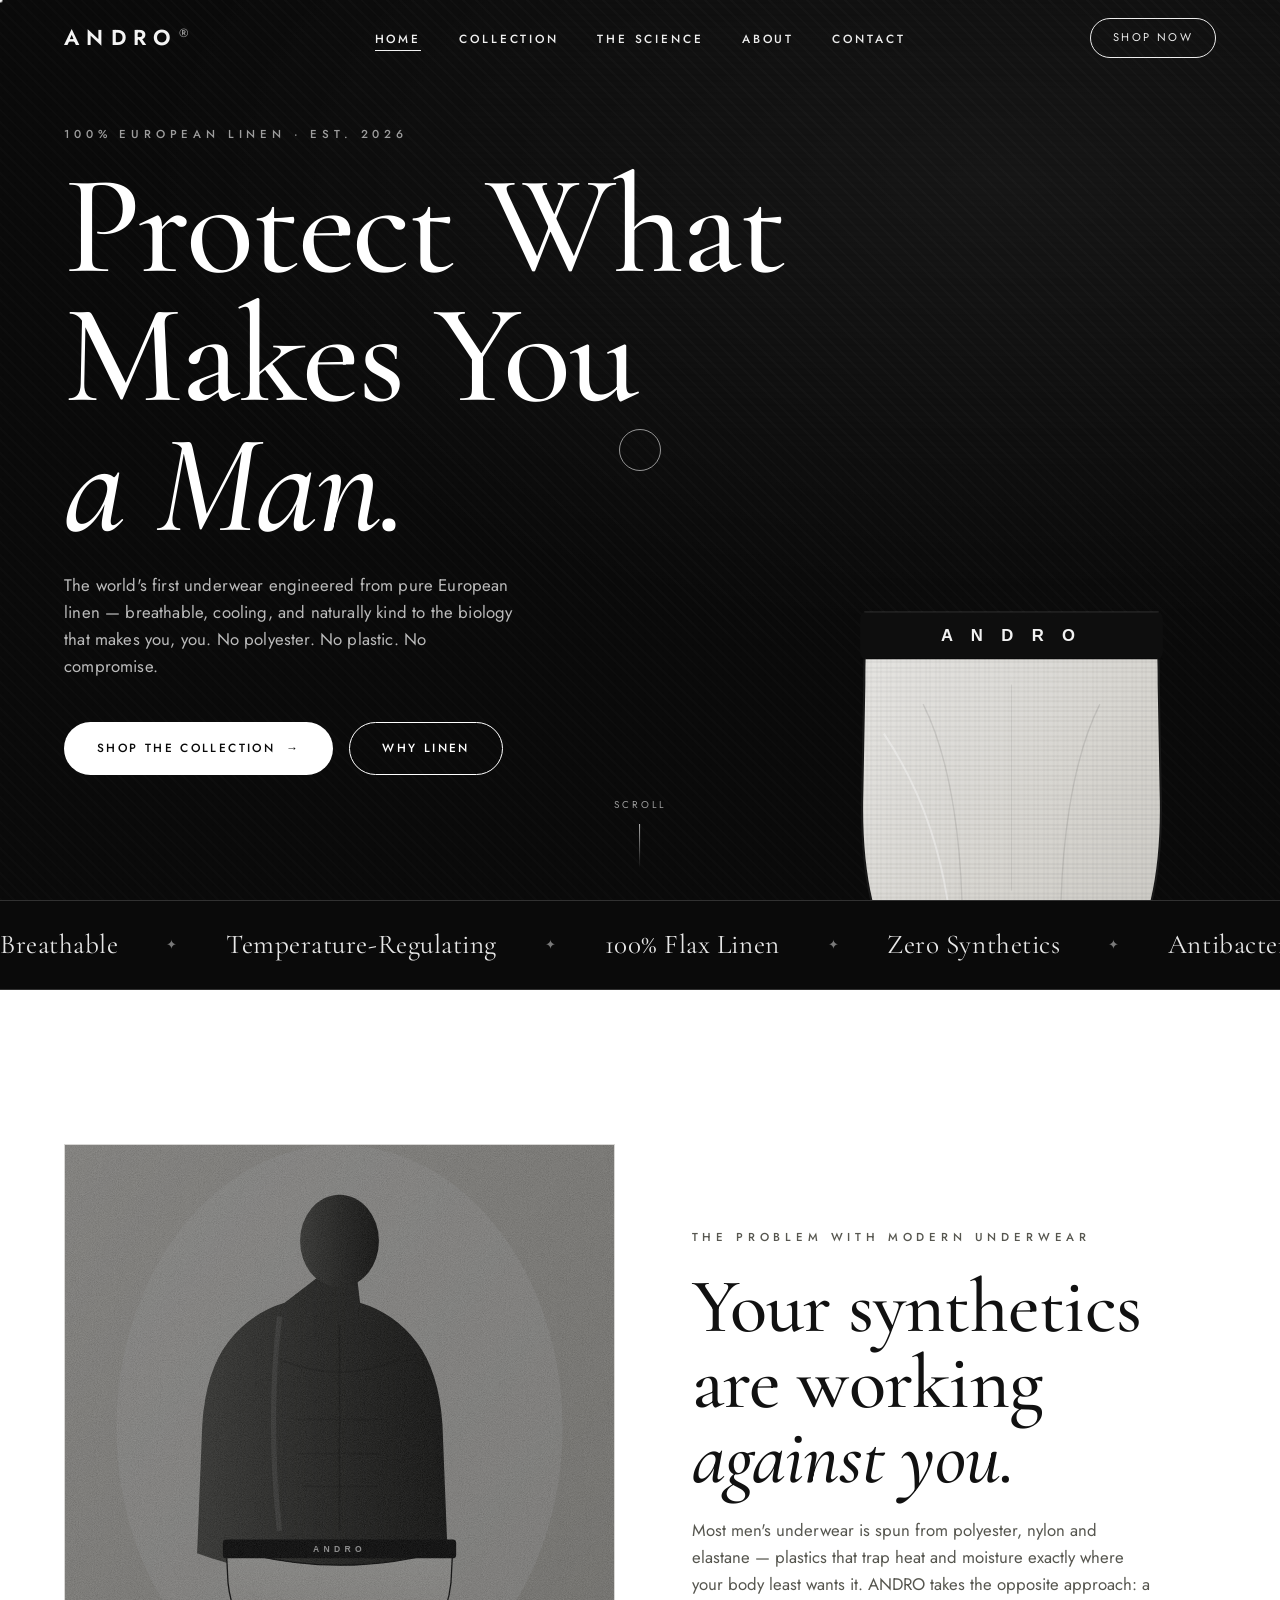
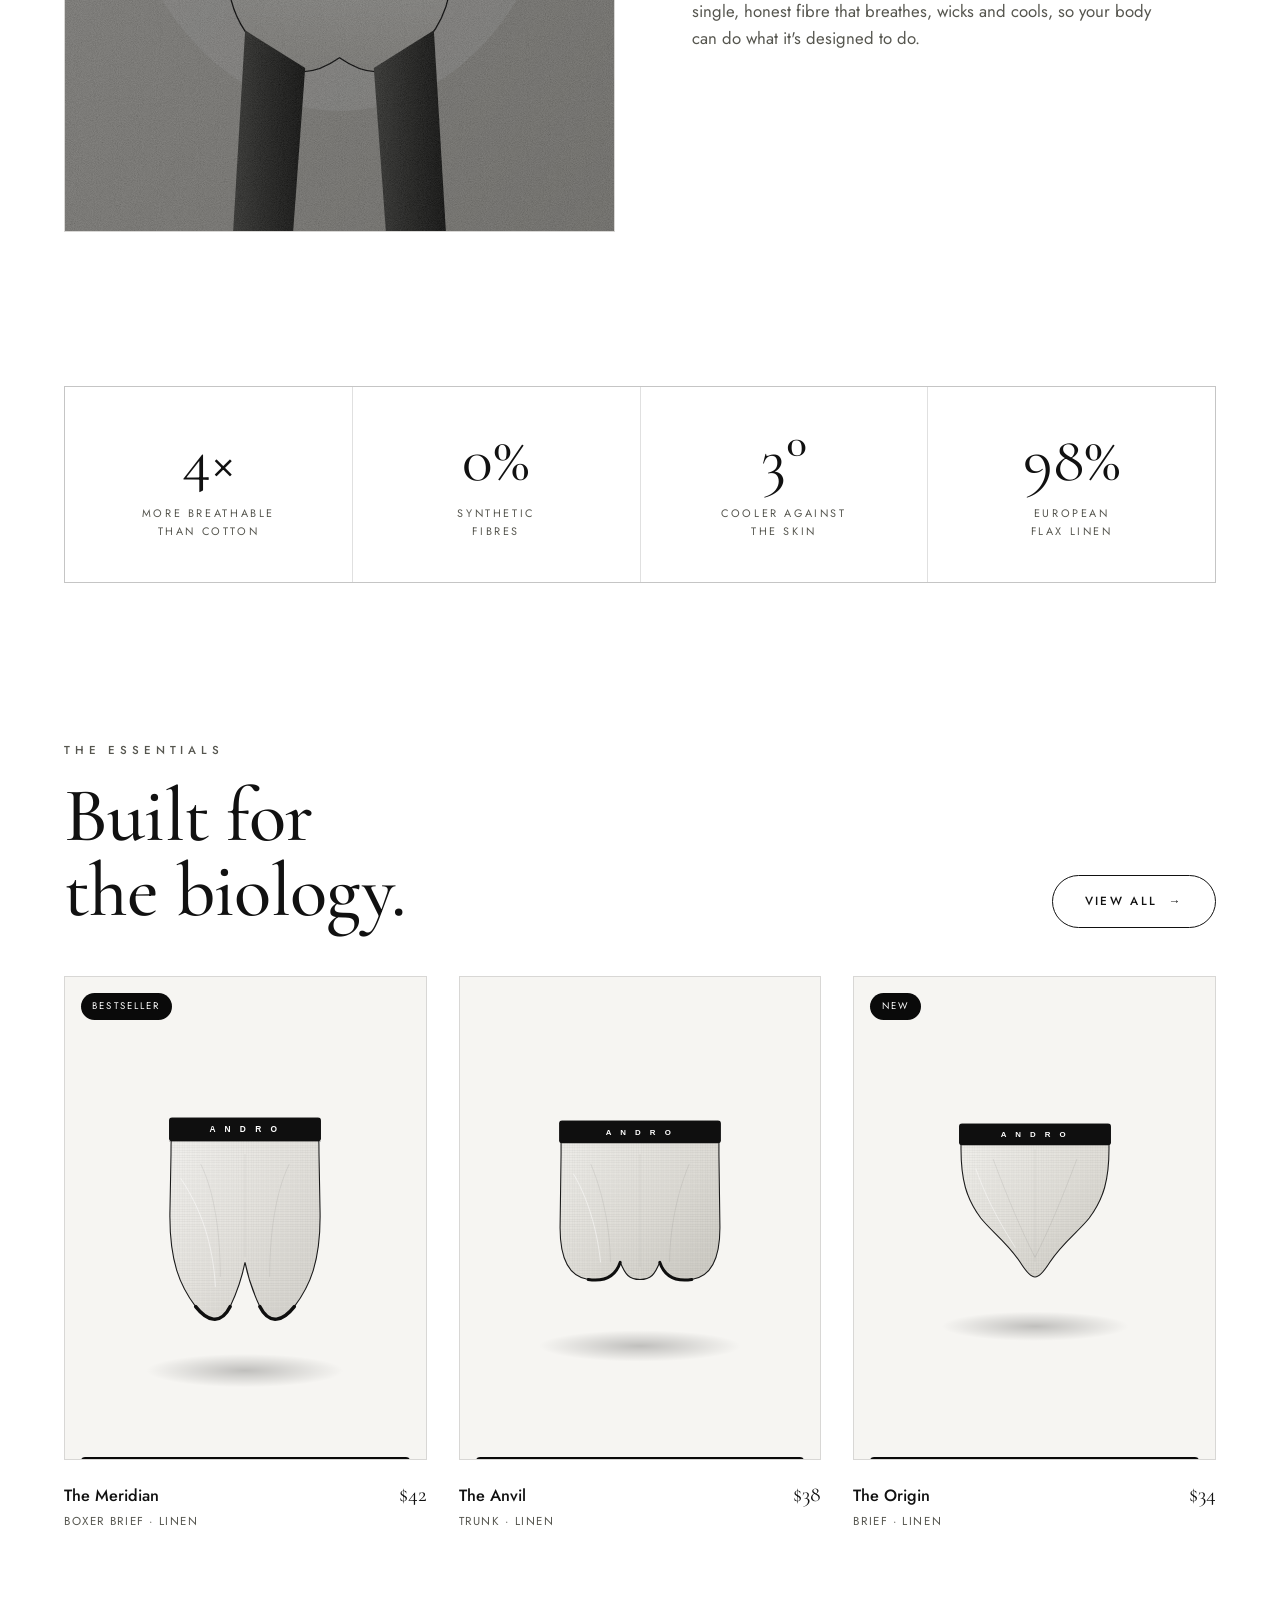
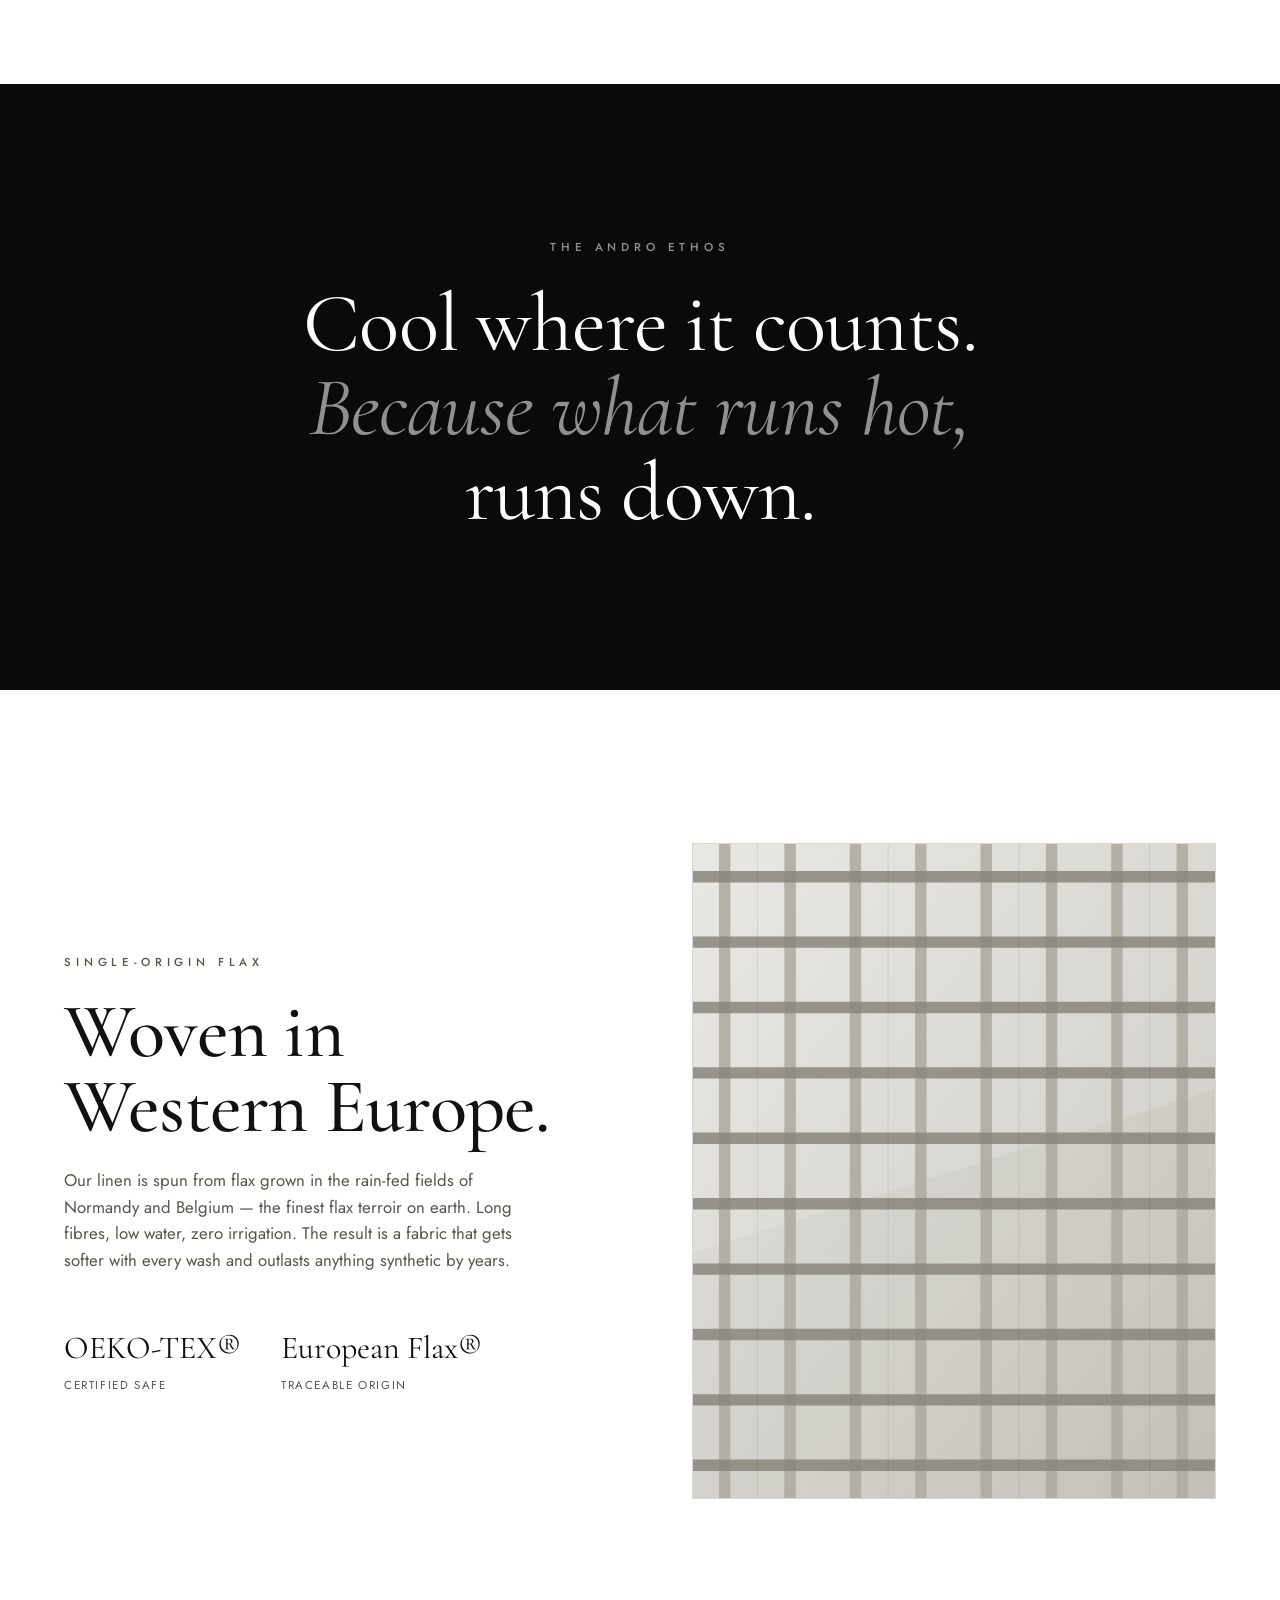
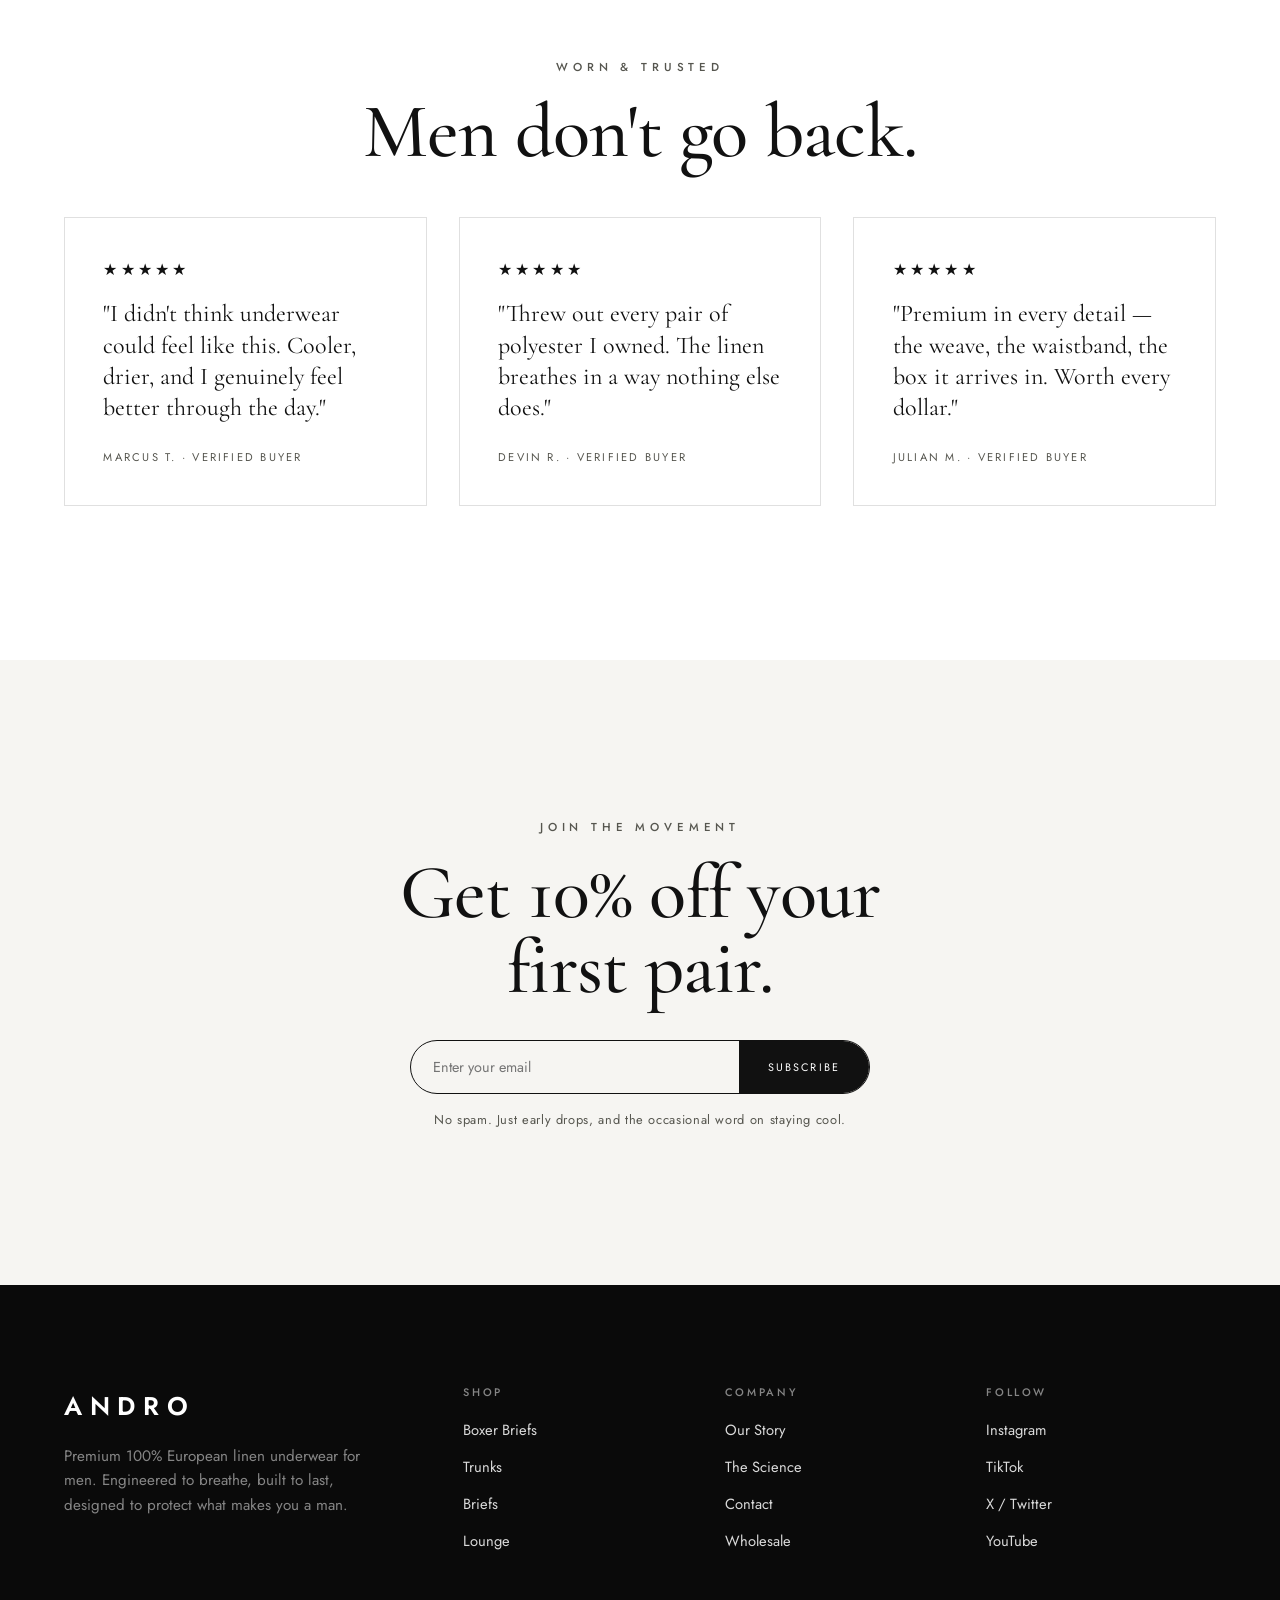
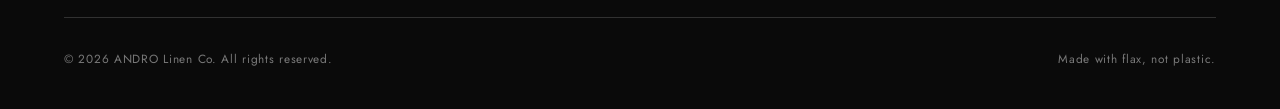
==== index.html @ cb1ed7e5 "Build ANDRO — multipage men's linen underwear brand site Professional black & white brand website (H" ====
<!DOCTYPE html>
<html lang="en">
<head>
<meta charset="UTF-8">
<meta name="viewport" content="width=device-width, initial-scale=1.0">
<title>ANDRO — Linen Underwear for Men</title>
<meta name="description" content="ANDRO makes premium 100% European linen underwear for men. Breathable, temperature-regulating, and built to keep you cool where it counts. Zero synthetics.">
<link rel="icon" href="assets/img/favicon.svg" type="image/svg+xml">
<link rel="preconnect" href="https://fonts.googleapis.com">
<link rel="preconnect" href="https://fonts.gstatic.com" crossorigin>
<link href="https://fonts.googleapis.com/css2?family=Cormorant+Garamond:ital,wght@0,400;0,500;0,600;1,400;1,500&family=Jost:wght@300;400;500;600&display=swap" rel="stylesheet">
<link rel="stylesheet" href="assets/css/style.css">
</head>
<body>

<!-- Preloader -->
<div class="preloader">
  <div class="preloader__brand">ANDRO</div>
  <div class="preloader__bar"><i></i></div>
</div>

<!-- Nav -->
<header class="nav" id="nav">
  <div class="nav__inner">
    <a href="index.html" class="brand">ANDRO<span>®</span></a>
    <nav>
      <ul class="nav__links">
        <li><a href="index.html" class="active">Home</a></li>
        <li><a href="collection.html">Collection</a></li>
        <li><a href="science.html">The Science</a></li>
        <li><a href="about.html">About</a></li>
        <li><a href="contact.html">Contact</a></li>
      </ul>
    </nav>
    <a href="collection.html" class="nav__cta" data-magnetic><span>Shop Now</span></a>
    <button class="burger" aria-label="Menu"><span></span><span></span><span></span></button>
  </div>
</header>

<!-- Mobile menu -->
<div class="mobile-menu">
  <a href="index.html">Home</a>
  <a href="collection.html">Collection</a>
  <a href="science.html">The Science</a>
  <a href="about.html">About</a>
  <a href="contact.html">Contact</a>
</div>

<!-- Hero -->
<section class="hero">
  <div class="hero__bg"></div>
  <div class="hero__weave" style="background-image:url(assets/img/weave.svg);background-size:60px"></div>
  <img class="hero__product" src="assets/img/boxer-brief.svg" alt="ANDRO linen boxer brief" data-parallax="-0.03">
  <div class="hero__inner">
    <p class="eyebrow">100% European Linen · Est. 2026</p>
    <h1 class="display">
      <span class="line"><span>Protect What</span></span>
      <span class="line"><span>Makes You</span></span>
      <span class="line"><span><em class="serif" style="font-style:italic">a Man.</em></span></span>
    </h1>
    <p class="hero__sub">The world's first underwear engineered from pure European linen — breathable, cooling, and naturally kind to the biology that makes you, you. No polyester. No plastic. No compromise.</p>
    <div class="hero__actions">
      <a href="collection.html" class="btn" data-magnetic><span>Shop the Collection</span><span class="arrow">→</span></a>
      <a href="science.html" class="btn btn--ghost" data-magnetic><span>Why Linen</span></a>
    </div>
  </div>
  <div class="hero__scroll">Scroll</div>
</section>

<!-- Marquee -->
<div class="marquee">
  <div class="marquee__track">
    <span>Breathable</span><span>Temperature-Regulating</span><span>100% Flax Linen</span><span>Zero Synthetics</span><span>Antibacterial by Nature</span>
    <span>Breathable</span><span>Temperature-Regulating</span><span>100% Flax Linen</span><span>Zero Synthetics</span><span>Antibacterial by Nature</span>
  </div>
</div>

<!-- Intro split -->
<section class="section">
  <div class="wrap">
    <div class="split">
      <div class="split__media reveal">
        <img src="assets/img/portrait.svg" alt="ANDRO campaign portrait">
      </div>
      <div class="split__body">
        <span class="eyebrow reveal">The Problem With Modern Underwear</span>
        <h2 class="section-title reveal d1">Your synthetics<br>are working<br><em class="serif" style="font-style:italic">against you.</em></h2>
        <p class="reveal d2">Most men's underwear is spun from polyester, nylon and elastane — plastics that trap heat and moisture exactly where your body least wants it. ANDRO takes the opposite approach: a single, honest fibre that breathes, wicks and cools, so your body can do what it's designed to do.</p>
        <a href="science.html" class="btn mt-3 reveal d3" data-magnetic><span>See the difference</span><span class="arrow">→</span></a>
      </div>
    </div>
  </div>
</section>

<!-- Stats -->
<section class="section" style="padding-top:0">
  <div class="wrap">
    <div class="stats reveal">
      <div class="stat"><div class="stat__num"><span data-count="4" data-suffix="×">4×</span></div><div class="stat__label">More Breathable<br>Than Cotton</div></div>
      <div class="stat"><div class="stat__num"><span data-count="0" data-suffix="%">0%</span></div><div class="stat__label">Synthetic<br>Fibres</div></div>
      <div class="stat"><div class="stat__num"><span data-count="3" data-suffix="°">3°</span></div><div class="stat__label">Cooler Against<br>The Skin</div></div>
      <div class="stat"><div class="stat__num"><span data-count="100" data-suffix="%">100%</span></div><div class="stat__label">European<br>Flax Linen</div></div>
    </div>
  </div>
</section>

<!-- Featured products -->
<section class="section" style="padding-top:0">
  <div class="wrap">
    <div style="display:flex;justify-content:space-between;align-items:flex-end;flex-wrap:wrap;gap:1rem;margin-bottom:3rem">
      <div>
        <span class="eyebrow reveal">The Essentials</span>
        <h2 class="section-title reveal d1" style="margin-top:1rem">Built for<br>the biology.</h2>
      </div>
      <a href="collection.html" class="btn btn--ghost reveal d2" style="--fg:var(--ink)" data-magnetic><span>View All</span><span class="arrow">→</span></a>
    </div>

    <div class="grid-products">
      <a href="collection.html" class="product reveal">
        <div class="product__media">
          <span class="product__tag">Bestseller</span>
          <img src="assets/img/boxer-brief.svg" alt="The Meridian Boxer Brief">
          <div class="product__quick">Quick View +</div>
        </div>
        <div class="product__meta">
          <div><div class="product__name">The Meridian</div><div class="product__fabric">Boxer Brief · Linen</div></div>
          <div class="product__price">$42</div>
        </div>
      </a>
      <a href="collection.html" class="product reveal d1">
        <div class="product__media">
          <img src="assets/img/trunk.svg" alt="The Anvil Trunk">
          <div class="product__quick">Quick View +</div>
        </div>
        <div class="product__meta">
          <div><div class="product__name">The Anvil</div><div class="product__fabric">Trunk · Linen</div></div>
          <div class="product__price">$38</div>
        </div>
      </a>
      <a href="collection.html" class="product reveal d2">
        <div class="product__media">
          <span class="product__tag">New</span>
          <img src="assets/img/brief.svg" alt="The Origin Brief">
          <div class="product__quick">Quick View +</div>
        </div>
        <div class="product__meta">
          <div><div class="product__name">The Origin</div><div class="product__fabric">Brief · Linen</div></div>
          <div class="product__price">$34</div>
        </div>
      </a>
    </div>
  </div>
</section>

<!-- Statement -->
<section class="section statement">
  <div class="wrap center">
    <p class="eyebrow reveal" style="color:rgba(255,255,255,.55)">The ANDRO Ethos</p>
    <p class="huge reveal d1" style="margin:1.6rem auto 0;text-align:center">Cool where it counts. <em>Because what runs hot,</em> runs down.</p>
  </div>
</section>

<!-- The Ritual / split reverse -->
<section class="section">
  <div class="wrap">
    <div class="split split--reverse">
      <div class="split__media reveal">
        <img src="assets/img/fabric.svg" alt="Macro linen weave">
      </div>
      <div class="split__body">
        <span class="eyebrow reveal">Single-Origin Flax</span>
        <h2 class="section-title reveal d1">Woven in<br>Western Europe.</h2>
        <p class="reveal d2">Our linen is spun from flax grown in the rain-fed fields of Normandy and Belgium — the finest flax terroir on earth. Long fibres, low water, zero irrigation. The result is a fabric that gets softer with every wash and outlasts anything synthetic by years.</p>
        <div class="reveal d3 mt-3" style="display:flex;gap:2.5rem;flex-wrap:wrap">
          <div><div class="serif" style="font-size:2rem">OEKO-TEX®</div><div class="product__fabric">Certified Safe</div></div>
          <div><div class="serif" style="font-size:2rem">European Flax®</div><div class="product__fabric">Traceable Origin</div></div>
        </div>
      </div>
    </div>
  </div>
</section>

<!-- Testimonials -->
<section class="section" style="padding-top:0">
  <div class="wrap">
    <div class="center" style="margin-bottom:3rem">
      <span class="eyebrow reveal">Worn & Trusted</span>
      <h2 class="section-title reveal d1" style="margin-top:1rem">Men don't go back.</h2>
    </div>
    <div class="quotes">
      <div class="quote reveal">
        <div class="stars">★★★★★</div>
        <p>"I didn't think underwear could feel like this. Cooler, drier, and I genuinely feel better through the day."</p>
        <div class="quote__who">Marcus T. · Verified Buyer</div>
      </div>
      <div class="quote reveal d1">
        <div class="stars">★★★★★</div>
        <p>"Threw out every pair of polyester I owned. The linen breathes in a way nothing else does."</p>
        <div class="quote__who">Devin R. · Verified Buyer</div>
      </div>
      <div class="quote reveal d2">
        <div class="stars">★★★★★</div>
        <p>"Premium in every detail — the weave, the waistband, the box it arrives in. Worth every dollar."</p>
        <div class="quote__who">Julian M. · Verified Buyer</div>
      </div>
    </div>
  </div>
</section>

<!-- CTA band -->
<section class="section cta-band">
  <div class="wrap">
    <span class="eyebrow reveal">Join the Movement</span>
    <h2 class="section-title reveal d1" style="margin-top:1rem">Get 10% off your<br>first pair.</h2>
    <form class="field reveal d2" data-fauxform>
      <input type="email" placeholder="Enter your email" required aria-label="Email">
      <button type="submit">Subscribe</button>
    </form>
    <p class="reveal d3" data-formnote style="margin-top:1rem;font-size:.8rem;letter-spacing:.05em;color:var(--grey-600)">No spam. Just early drops, and the occasional word on staying cool.</p>
  </div>
</section>

<!-- Footer -->
<footer class="footer">
  <div class="wrap">
    <div class="footer__top">
      <div>
        <div class="footer__brand">ANDRO</div>
        <p class="footer__tag">Premium 100% European linen underwear for men. Engineered to breathe, built to last, designed to protect what makes you a man.</p>
      </div>
      <div>
        <h4>Shop</h4>
        <ul>
          <li><a href="collection.html">Boxer Briefs</a></li>
          <li><a href="collection.html">Trunks</a></li>
          <li><a href="collection.html">Briefs</a></li>
          <li><a href="collection.html">Lounge</a></li>
        </ul>
      </div>
      <div>
        <h4>Company</h4>
        <ul>
          <li><a href="about.html">Our Story</a></li>
          <li><a href="science.html">The Science</a></li>
          <li><a href="contact.html">Contact</a></li>
          <li><a href="contact.html">Wholesale</a></li>
        </ul>
      </div>
      <div>
        <h4>Follow</h4>
        <ul>
          <li><a href="#">Instagram</a></li>
          <li><a href="#">TikTok</a></li>
          <li><a href="#">X / Twitter</a></li>
          <li><a href="#">YouTube</a></li>
        </ul>
      </div>
    </div>
    <div class="footer__bottom">
      <p>© <span data-year></span> ANDRO Linen Co. All rights reserved.</p>
      <p>Made with flax, not plastic.</p>
    </div>
  </div>
</footer>

<script src="assets/js/main.js"></script>
</body>
</html>
---- assets/css/style.css ----
/* ============================================================
   ANDRO — Linen Co.
   Monochrome design system
   ============================================================ */

/* ---------- Reset ---------- */
*,
*::before,
*::after { box-sizing: border-box; margin: 0; padding: 0; }

:root {
  --black: #0a0a0a;
  --ink: #111111;
  --white: #ffffff;
  --paper: #f6f5f2;
  --grey-100: #eaeaea;
  --grey-200: #d8d8d6;
  --grey-400: #9a9a97;
  --grey-600: #56564f;
  --line: rgba(0,0,0,0.12);
  --line-light: rgba(255,255,255,0.16);

  --font-display: "Cormorant Garamond", "Times New Roman", serif;
  --font-sans: "Jost", "Helvetica Neue", Arial, sans-serif;

  --ease: cubic-bezier(0.16, 1, 0.3, 1);
  --ease-io: cubic-bezier(0.65, 0, 0.35, 1);
  --nav-h: 76px;
}

html { scroll-behavior: smooth; -webkit-font-smoothing: antialiased; }

body {
  font-family: var(--font-sans);
  color: var(--ink);
  background: var(--white);
  line-height: 1.6;
  overflow-x: hidden;
  cursor: none;
}

/* Restore native cursor on touch / no-hover devices */
@media (hover: none), (pointer: coarse) {
  body { cursor: auto; }
  .cursor, .cursor-dot { display: none !important; }
}

img { max-width: 100%; display: block; }
a { color: inherit; text-decoration: none; }
button { font-family: inherit; cursor: none; }
@media (hover: none) { button { cursor: pointer; } }

/* ---------- Type ---------- */
h1, h2, h3, h4 { font-weight: 500; line-height: 1.02; letter-spacing: -0.01em; }
.serif { font-family: var(--font-display); }

.eyebrow {
  font-size: 0.72rem;
  letter-spacing: 0.42em;
  text-transform: uppercase;
  font-weight: 500;
  color: var(--grey-600);
}

.display {
  font-family: var(--font-display);
  font-weight: 500;
  line-height: 0.92;
  letter-spacing: -0.015em;
  font-size: clamp(3rem, 11vw, 11rem);
}

.section-title {
  font-family: var(--font-display);
  font-size: clamp(2.2rem, 6vw, 5rem);
  line-height: 0.98;
}

/* ---------- Layout ---------- */
.wrap { width: min(1320px, 90vw); margin-inline: auto; }
.section { padding: clamp(5rem, 12vw, 11rem) 0; }
.center { text-align: center; }

/* ============================================================
   Custom cursor
   ============================================================ */
.cursor {
  position: fixed; top: 0; left: 0;
  width: 42px; height: 42px;
  border: 1px solid rgba(0,0,0,0.5);
  border-radius: 50%;
  pointer-events: none; z-index: 9999;
  transform: translate(-50%, -50%);
  transition: width .35s var(--ease), height .35s var(--ease),
              background .35s var(--ease), border-color .35s var(--ease), opacity .3s;
  mix-blend-mode: difference;
}
.cursor-dot {
  position: fixed; top: 0; left: 0;
  width: 5px; height: 5px; background: #fff;
  border-radius: 50%; pointer-events: none; z-index: 9999;
  transform: translate(-50%, -50%); mix-blend-mode: difference;
}
.cursor.grow { width: 78px; height: 78px; background: rgba(255,255,255,1); border-color: transparent; }
body.nav-dark .cursor { border-color: rgba(255,255,255,0.6); }

/* ============================================================
   Navigation
   ============================================================ */
.nav {
  position: fixed; top: 0; left: 0; width: 100%; height: var(--nav-h);
  display: flex; align-items: center; z-index: 900;
  transition: background .5s var(--ease), backdrop-filter .5s, box-shadow .5s, color .5s;
  color: var(--white);
  mix-blend-mode: difference;
}
.nav.solid {
  mix-blend-mode: normal;
  background: rgba(255,255,255,0.85);
  backdrop-filter: blur(14px) saturate(160%);
  color: var(--ink);
  box-shadow: 0 1px 0 var(--line);
}
.nav__inner {
  width: min(1320px, 90vw); margin-inline: auto;
  display: flex; align-items: center; justify-content: space-between;
}
.brand { font-family: var(--font-sans); font-weight: 600; font-size: 1.35rem; letter-spacing: 0.34em; }
.brand span { font-size: 0.55em; vertical-align: super; letter-spacing: 0.1em; opacity: 0.6; }
.nav__links { display: flex; gap: clamp(1.5rem, 3vw, 3rem); list-style: none; align-items: center; }
.nav__links a {
  font-size: 0.74rem; letter-spacing: 0.24em; text-transform: uppercase; font-weight: 500;
  position: relative; padding: 4px 0;
}
.nav__links a::after {
  content: ""; position: absolute; left: 0; bottom: 0; height: 1px; width: 0; background: currentColor;
  transition: width .4s var(--ease);
}
.nav__links a:hover::after, .nav__links a.active::after { width: 100%; }
.nav__cta {
  border: 1px solid currentColor; padding: 0.62rem 1.35rem; border-radius: 100px;
  font-size: 0.7rem; letter-spacing: 0.22em; text-transform: uppercase;
  transition: background .4s var(--ease), color .4s var(--ease);
}
.nav__cta:hover { background: currentColor; }
.nav__cta:hover span { color: var(--white); }
.nav.solid .nav__cta:hover span { color: var(--white); }
.nav.solid .nav__cta:hover { background: var(--ink); }
.nav.solid .nav__cta:hover span { mix-blend-mode: normal; }

.burger { display: none; flex-direction: column; gap: 5px; background: none; border: 0; }
.burger span { width: 26px; height: 1.5px; background: currentColor; transition: transform .4s var(--ease), opacity .3s; }

/* Mobile menu overlay */
.mobile-menu {
  position: fixed; inset: 0; background: var(--black); color: var(--white);
  z-index: 800; display: flex; flex-direction: column; justify-content: center; align-items: center;
  gap: 1.4rem; transform: translateY(-100%); transition: transform .7s var(--ease); visibility: hidden;
}
.mobile-menu.open { transform: translateY(0); visibility: visible; }
.mobile-menu a { font-family: var(--font-display); font-size: 2.6rem; }

@media (max-width: 860px) {
  .nav__links, .nav__cta { display: none; }
  .burger { display: flex; }
}

/* ============================================================
   Hero
   ============================================================ */
.hero {
  min-height: 100vh; display: flex; align-items: center; position: relative;
  background: var(--black); color: var(--white); overflow: hidden;
}
.hero__bg {
  position: absolute; inset: 0; z-index: 0; opacity: 0.5;
  background:
    radial-gradient(120% 90% at 78% 20%, rgba(255,255,255,0.10), transparent 60%),
    repeating-linear-gradient(45deg, rgba(255,255,255,0.03) 0 2px, transparent 2px 9px);
}
.hero__weave { position: absolute; inset: 0; z-index: 0; opacity: 0.14; }
.hero__inner { position: relative; z-index: 2; width: min(1320px, 90vw); margin-inline: auto; }
.hero__inner .eyebrow { color: rgba(255,255,255,0.6); }
.hero h1 { margin: 1.1rem 0 1.4rem; }
.hero h1 .line { display: block; overflow: hidden; }
.hero h1 .line > span { display: block; transform: translateY(105%); }
.hero__sub {
  max-width: 46ch; color: rgba(255,255,255,0.72); font-size: 1.05rem; letter-spacing: 0.01em;
  margin-bottom: 2.6rem;
}
.hero__actions { display: flex; gap: 1rem; flex-wrap: wrap; align-items: center; }

.hero__scroll {
  position: absolute; bottom: 2rem; left: 50%; transform: translateX(-50%); z-index: 2;
  font-size: 0.62rem; letter-spacing: 0.3em; text-transform: uppercase; color: rgba(255,255,255,0.6);
  display: flex; flex-direction: column; align-items: center; gap: 0.7rem;
}
.hero__scroll::after { content: ""; width: 1px; height: 44px; background: linear-gradient(rgba(255,255,255,0.7), transparent); animation: scrolldrop 2s infinite; }
@keyframes scrolldrop { 0%{transform:scaleY(0);transform-origin:top} 45%{transform:scaleY(1);transform-origin:top} 55%{transform:scaleY(1);transform-origin:bottom} 100%{transform:scaleY(0);transform-origin:bottom} }

.hero__product {
  position: absolute; right: -2%; top: 50%; transform: translateY(-50%);
  width: min(46vw, 620px); z-index: 1; opacity: 0.95;
}
@media (max-width: 980px){ .hero__product{ opacity: 0.18; right: -12%; } }

/* ---------- Buttons ---------- */
.btn {
  --bg: var(--white); --fg: var(--black);
  display: inline-flex; align-items: center; gap: 0.7rem;
  background: var(--bg); color: var(--fg);
  padding: 1rem 2rem; border-radius: 100px; border: 1px solid transparent;
  font-size: 0.74rem; letter-spacing: 0.2em; text-transform: uppercase; font-weight: 500;
  position: relative; overflow: hidden; transition: color .5s var(--ease);
}
.btn > * { position: relative; z-index: 1; }
.btn::before {
  content: ""; position: absolute; inset: 0; background: var(--black); z-index: 0;
  transform: translateY(101%); transition: transform .55s var(--ease);
}
.btn:hover { color: var(--white); }
.btn:hover::before { transform: translateY(0); }
.btn--ghost { --bg: transparent; --fg: currentColor; border-color: currentColor; }
.btn--ghost::before { background: var(--white); }
.btn--ghost:hover { color: var(--black); }
.btn .arrow { transition: transform .5s var(--ease); }
.btn:hover .arrow { transform: translateX(5px); }

/* ============================================================
   Marquee
   ============================================================ */
.marquee {
  background: var(--black); color: var(--white); padding: 1.4rem 0; overflow: hidden;
  border-top: 1px solid var(--line-light); border-bottom: 1px solid var(--line-light);
}
.marquee__track { display: flex; gap: 3rem; width: max-content; animation: marquee 32s linear infinite; }
.marquee:hover .marquee__track { animation-play-state: paused; }
.marquee__track span {
  font-family: var(--font-display); font-size: 1.7rem; letter-spacing: 0.02em; white-space: nowrap;
  display: inline-flex; align-items: center; gap: 3rem; opacity: 0.9;
}
.marquee__track span::after { content: "✦"; font-size: 0.8rem; opacity: 0.5; }
@keyframes marquee { to { transform: translateX(-50%); } }

/* ============================================================
   Reveal animations
   ============================================================ */
.reveal { opacity: 0; transform: translateY(38px); transition: opacity 1s var(--ease), transform 1s var(--ease); }
.reveal.in { opacity: 1; transform: none; }
.reveal.d1 { transition-delay: .1s; }
.reveal.d2 { transition-delay: .2s; }
.reveal.d3 { transition-delay: .3s; }
.reveal.d4 { transition-delay: .4s; }

.line-reveal { overflow: hidden; }
.line-reveal > span { display: block; transform: translateY(105%); transition: transform 1s var(--ease); }
.line-reveal.in > span { transform: none; }

/* ============================================================
   Feature / intro split
   ============================================================ */
.split { display: grid; grid-template-columns: 1.05fr 1fr; gap: clamp(2rem, 6vw, 6rem); align-items: center; }
.split--reverse .split__media { order: 2; }
@media (max-width: 820px){ .split{ grid-template-columns: 1fr; } .split--reverse .split__media{ order: 0; } }
.split__media {
  aspect-ratio: 4/5; background: var(--paper); border: 1px solid var(--line);
  overflow: hidden; position: relative;
}
.split__media img { width: 100%; height: 100%; object-fit: cover; transition: transform 1.4s var(--ease); }
.split__media:hover img { transform: scale(1.05); }
.split__body p { color: var(--grey-600); max-width: 46ch; margin-top: 1.4rem; font-size: 1.05rem; }
.split__body .eyebrow { margin-bottom: 1.4rem; display: inline-block; }

/* ============================================================
   Stat row
   ============================================================ */
.stats { display: grid; grid-template-columns: repeat(4, 1fr); gap: 1px; background: var(--line); border: 1px solid var(--line); }
@media (max-width: 720px){ .stats{ grid-template-columns: repeat(2,1fr); } }
.stat { background: var(--white); padding: 2.6rem 1.6rem; text-align: center; }
.stat__num { font-family: var(--font-display); font-size: clamp(2.6rem, 5vw, 4rem); line-height: 1; }
.stat__label { font-size: 0.68rem; letter-spacing: 0.24em; text-transform: uppercase; color: var(--grey-600); margin-top: 0.8rem; }

/* ============================================================
   Product grid
   ============================================================ */
.grid-products { display: grid; grid-template-columns: repeat(3, 1fr); gap: clamp(1rem, 2.5vw, 2rem); }
@media (max-width: 900px){ .grid-products{ grid-template-columns: repeat(2,1fr); } }
@media (max-width: 560px){ .grid-products{ grid-template-columns: 1fr; } }

.product { position: relative; }
.product__media {
  aspect-ratio: 3/4; background: var(--paper); border: 1px solid var(--line);
  overflow: hidden; position: relative; display: flex; align-items: center; justify-content: center;
}
.product__media img { width: 82%; height: auto; transition: transform 1s var(--ease); }
.product:hover .product__media img { transform: scale(1.06) translateY(-4px); }
.product__tag {
  position: absolute; top: 1rem; left: 1rem; z-index: 2;
  font-size: 0.6rem; letter-spacing: 0.22em; text-transform: uppercase;
  background: var(--black); color: var(--white); padding: 0.35rem 0.7rem; border-radius: 100px;
}
.product__quick {
  position: absolute; left: 1rem; right: 1rem; bottom: 1rem; z-index: 2;
  background: var(--black); color: var(--white); text-align: center;
  padding: 0.9rem; font-size: 0.68rem; letter-spacing: 0.22em; text-transform: uppercase;
  transform: translateY(130%); transition: transform .5s var(--ease); border-radius: 4px;
}
.product:hover .product__quick { transform: translateY(0); }
.product__meta { display: flex; justify-content: space-between; align-items: baseline; margin-top: 1.1rem; }
.product__name { font-size: 1.02rem; font-weight: 500; }
.product__fabric { font-size: 0.72rem; letter-spacing: 0.14em; text-transform: uppercase; color: var(--grey-600); margin-top: 0.15rem; }
.product__price { font-family: var(--font-display); font-size: 1.35rem; }

/* ============================================================
   Compare table
   ============================================================ */
.compare { border: 1px solid var(--line); }
.compare__row { display: grid; grid-template-columns: 1.4fr 1fr 1fr; }
.compare__row + .compare__row { border-top: 1px solid var(--line); }
.compare__row > div { padding: 1.3rem 1.6rem; display: flex; align-items: center; gap: 0.6rem; font-size: 0.95rem; }
.compare__row > div + div { border-left: 1px solid var(--line); }
.compare__head { background: var(--black); color: var(--white); }
.compare__head > div { font-size: 0.72rem; letter-spacing: 0.22em; text-transform: uppercase; }
.compare__row .col-us { background: var(--paper); font-weight: 500; }
.mark-yes::before { content: "＋"; font-weight: 700; }
.mark-no::before { content: "－"; opacity: 0.4; }

/* ============================================================
   Big statement
   ============================================================ */
.statement { background: var(--black); color: var(--white); }
.statement .huge {
  font-family: var(--font-display); font-size: clamp(2.2rem, 6.5vw, 6rem); line-height: 1.02; letter-spacing: -0.01em;
  max-width: 20ch;
}
.statement .huge em { font-style: italic; opacity: 0.55; }

/* ============================================================
   Science steps
   ============================================================ */
.steps { display: grid; grid-template-columns: repeat(3,1fr); gap: 1px; background: var(--line); border: 1px solid var(--line); }
@media (max-width: 820px){ .steps{ grid-template-columns: 1fr; } }
.step { background: var(--white); padding: 2.8rem 2rem; }
.step__no { font-family: var(--font-display); font-size: 3rem; line-height: 1; color: var(--grey-200); }
.step h3 { font-family: var(--font-display); font-size: 1.7rem; margin: 1rem 0 0.7rem; }
.step p { color: var(--grey-600); font-size: 0.98rem; }

/* ============================================================
   Testimonials
   ============================================================ */
.quotes { display: grid; grid-template-columns: repeat(3,1fr); gap: clamp(1rem,2.5vw,2rem); }
@media (max-width: 820px){ .quotes{ grid-template-columns: 1fr; } }
.quote { border: 1px solid var(--line); padding: 2.4rem; }
.quote p { font-family: var(--font-display); font-size: 1.5rem; line-height: 1.3; }
.quote__who { margin-top: 1.6rem; font-size: 0.7rem; letter-spacing: 0.2em; text-transform: uppercase; color: var(--grey-600); }
.stars { letter-spacing: 0.2em; margin-bottom: 1rem; }

/* ============================================================
   Newsletter / CTA band
   ============================================================ */
.cta-band { background: var(--paper); text-align: center; }
.cta-band .section-title { max-width: 16ch; margin-inline: auto; }
.field {
  display: flex; max-width: 460px; margin: 2.2rem auto 0; border: 1px solid var(--ink); border-radius: 100px; overflow: hidden;
}
.field input { flex: 1; border: 0; padding: 1rem 1.4rem; font-family: inherit; font-size: 0.9rem; background: transparent; outline: none; }
.field button {
  background: var(--ink); color: var(--white); border: 0; padding: 0 1.8rem;
  font-size: 0.68rem; letter-spacing: 0.2em; text-transform: uppercase;
  transition: background .4s; white-space: nowrap;
}
.field button:hover { background: var(--grey-600); }

/* ============================================================
   Footer
   ============================================================ */
.footer { background: var(--black); color: var(--white); padding: clamp(4rem,8vw,7rem) 0 2.5rem; }
.footer__top { display: grid; grid-template-columns: 1.6fr 1fr 1fr 1fr; gap: 2rem; padding-bottom: 4rem; border-bottom: 1px solid var(--line-light); }
@media (max-width: 820px){ .footer__top{ grid-template-columns: 1fr 1fr; gap: 3rem 2rem; } }
.footer__brand { font-weight: 600; font-size: 1.6rem; letter-spacing: 0.3em; }
.footer__tag { color: rgba(255,255,255,0.5); margin-top: 1rem; max-width: 34ch; font-size: 0.95rem; }
.footer h4 { font-size: 0.68rem; letter-spacing: 0.24em; text-transform: uppercase; color: rgba(255,255,255,0.5); margin-bottom: 1.2rem; }
.footer ul { list-style: none; display: flex; flex-direction: column; gap: 0.7rem; }
.footer ul a { font-size: 0.92rem; color: rgba(255,255,255,0.85); transition: color .3s, padding .3s; }
.footer ul a:hover { color: #fff; padding-left: 6px; }
.footer__bottom { display: flex; justify-content: space-between; align-items: center; padding-top: 2rem; flex-wrap: wrap; gap: 1rem; }
.footer__bottom p { font-size: 0.74rem; letter-spacing: 0.06em; color: rgba(255,255,255,0.45); }

/* ============================================================
   Page hero (interior pages)
   ============================================================ */
.page-hero { background: var(--black); color: var(--white); padding: calc(var(--nav-h) + 5rem) 0 5rem; position: relative; overflow: hidden; }
.page-hero .eyebrow { color: rgba(255,255,255,0.55); }
.page-hero h1 { font-family: var(--font-display); font-size: clamp(2.8rem, 8vw, 7rem); line-height: 0.95; margin-top: 1rem; }
.page-hero p { color: rgba(255,255,255,0.65); max-width: 52ch; margin-top: 1.6rem; font-size: 1.05rem; }
.page-hero__weave { position: absolute; inset: 0; opacity: 0.12; z-index: 0; }
.page-hero .wrap { position: relative; z-index: 2; }

/* ============================================================
   Disclaimer note
   ============================================================ */
.note {
  border-left: 2px solid var(--line); padding: 0.4rem 0 0.4rem 1.4rem;
  color: var(--grey-600); font-size: 0.82rem; max-width: 62ch; line-height: 1.7;
}

/* ============================================================
   Contact
   ============================================================ */
.form-grid { display: grid; grid-template-columns: 1fr 1fr; gap: 1.6rem; }
@media (max-width: 640px){ .form-grid{ grid-template-columns: 1fr; } }
.input-line { position: relative; }
.input-line.full { grid-column: 1 / -1; }
.input-line label { font-size: 0.66rem; letter-spacing: 0.2em; text-transform: uppercase; color: var(--grey-600); display: block; margin-bottom: 0.6rem; }
.input-line input, .input-line textarea, .input-line select {
  width: 100%; border: 0; border-bottom: 1px solid var(--ink); background: transparent;
  padding: 0.6rem 0; font-family: inherit; font-size: 1rem; outline: none; transition: border-color .3s;
}
.input-line input:focus, .input-line textarea:focus { border-color: var(--grey-400); }
.input-line textarea { resize: vertical; min-height: 120px; }

.contact-split { display: grid; grid-template-columns: 1fr 1.3fr; gap: clamp(2rem, 6vw, 6rem); }
@media (max-width: 820px){ .contact-split{ grid-template-columns: 1fr; } }
.contact-info li { list-style: none; padding: 1.4rem 0; border-top: 1px solid var(--line); }
.contact-info li:last-child { border-bottom: 1px solid var(--line); }
.contact-info .k { font-size: 0.66rem; letter-spacing: 0.2em; text-transform: uppercase; color: var(--grey-600); }
.contact-info .v { font-family: var(--font-display); font-size: 1.5rem; margin-top: 0.3rem; }

/* ============================================================
   Preloader
   ============================================================ */
.preloader {
  position: fixed; inset: 0; background: var(--black); z-index: 10000;
  display: flex; align-items: center; justify-content: center; flex-direction: column;
  transition: opacity .8s var(--ease), visibility .8s;
}
.preloader.done { opacity: 0; visibility: hidden; }
.preloader__brand { color: #fff; font-weight: 600; letter-spacing: 0.5em; font-size: 1.4rem; padding-left: 0.5em; }
.preloader__bar { width: 180px; height: 1px; background: rgba(255,255,255,0.2); margin-top: 1.6rem; overflow: hidden; }
.preloader__bar i { display: block; height: 100%; width: 0; background: #fff; animation: load 1.3s var(--ease) forwards; }
@keyframes load { to { width: 100%; } }

/* Utility */
.mt-1{margin-top:1rem}.mt-2{margin-top:2rem}.mt-3{margin-top:3rem}.mt-4{margin-top:4rem}
.mb-1{margin-bottom:1rem}.mb-2{margin-bottom:2rem}
.maxw{max-width:56ch}
@media (prefers-reduced-motion: reduce){
  *{ animation-duration: .001ms !important; transition-duration: .001ms !important; }
  .reveal{ opacity:1; transform:none; }
  .line-reveal > span, .hero h1 .line > span { transform:none; }
}
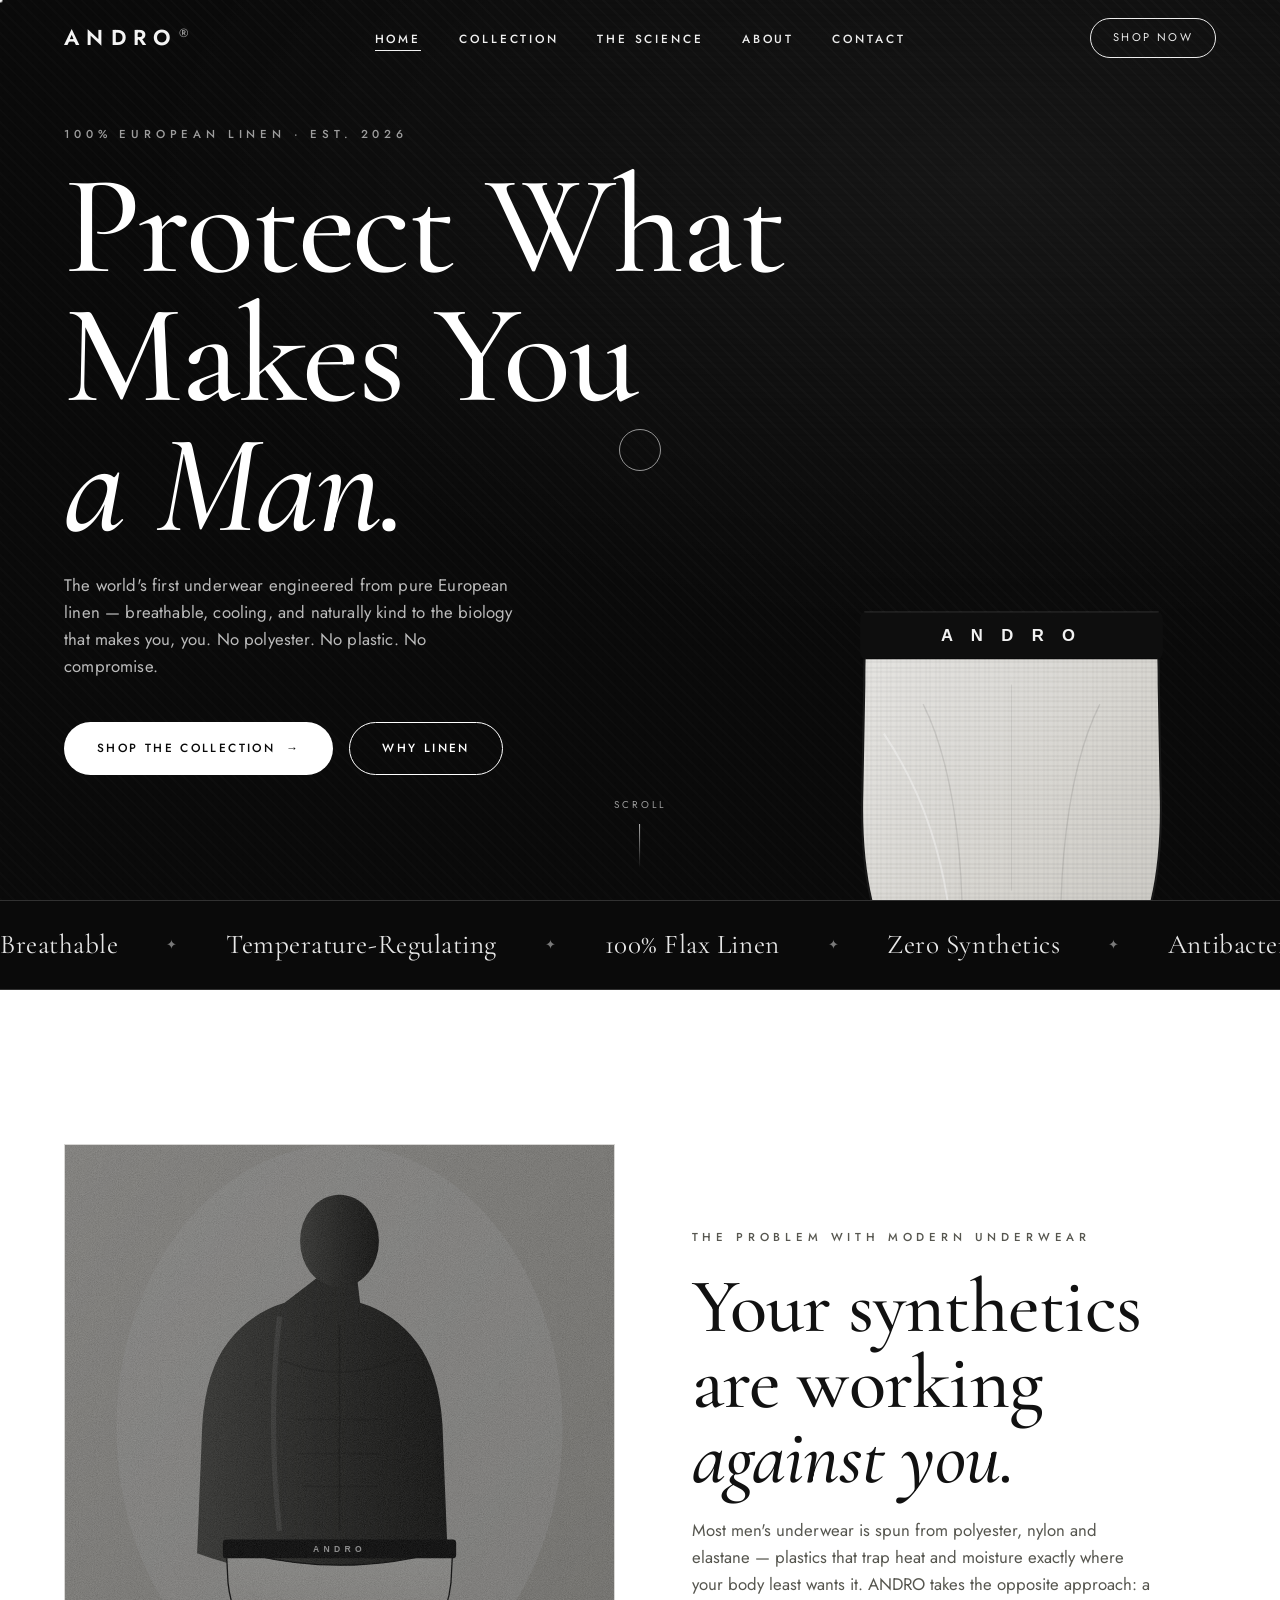
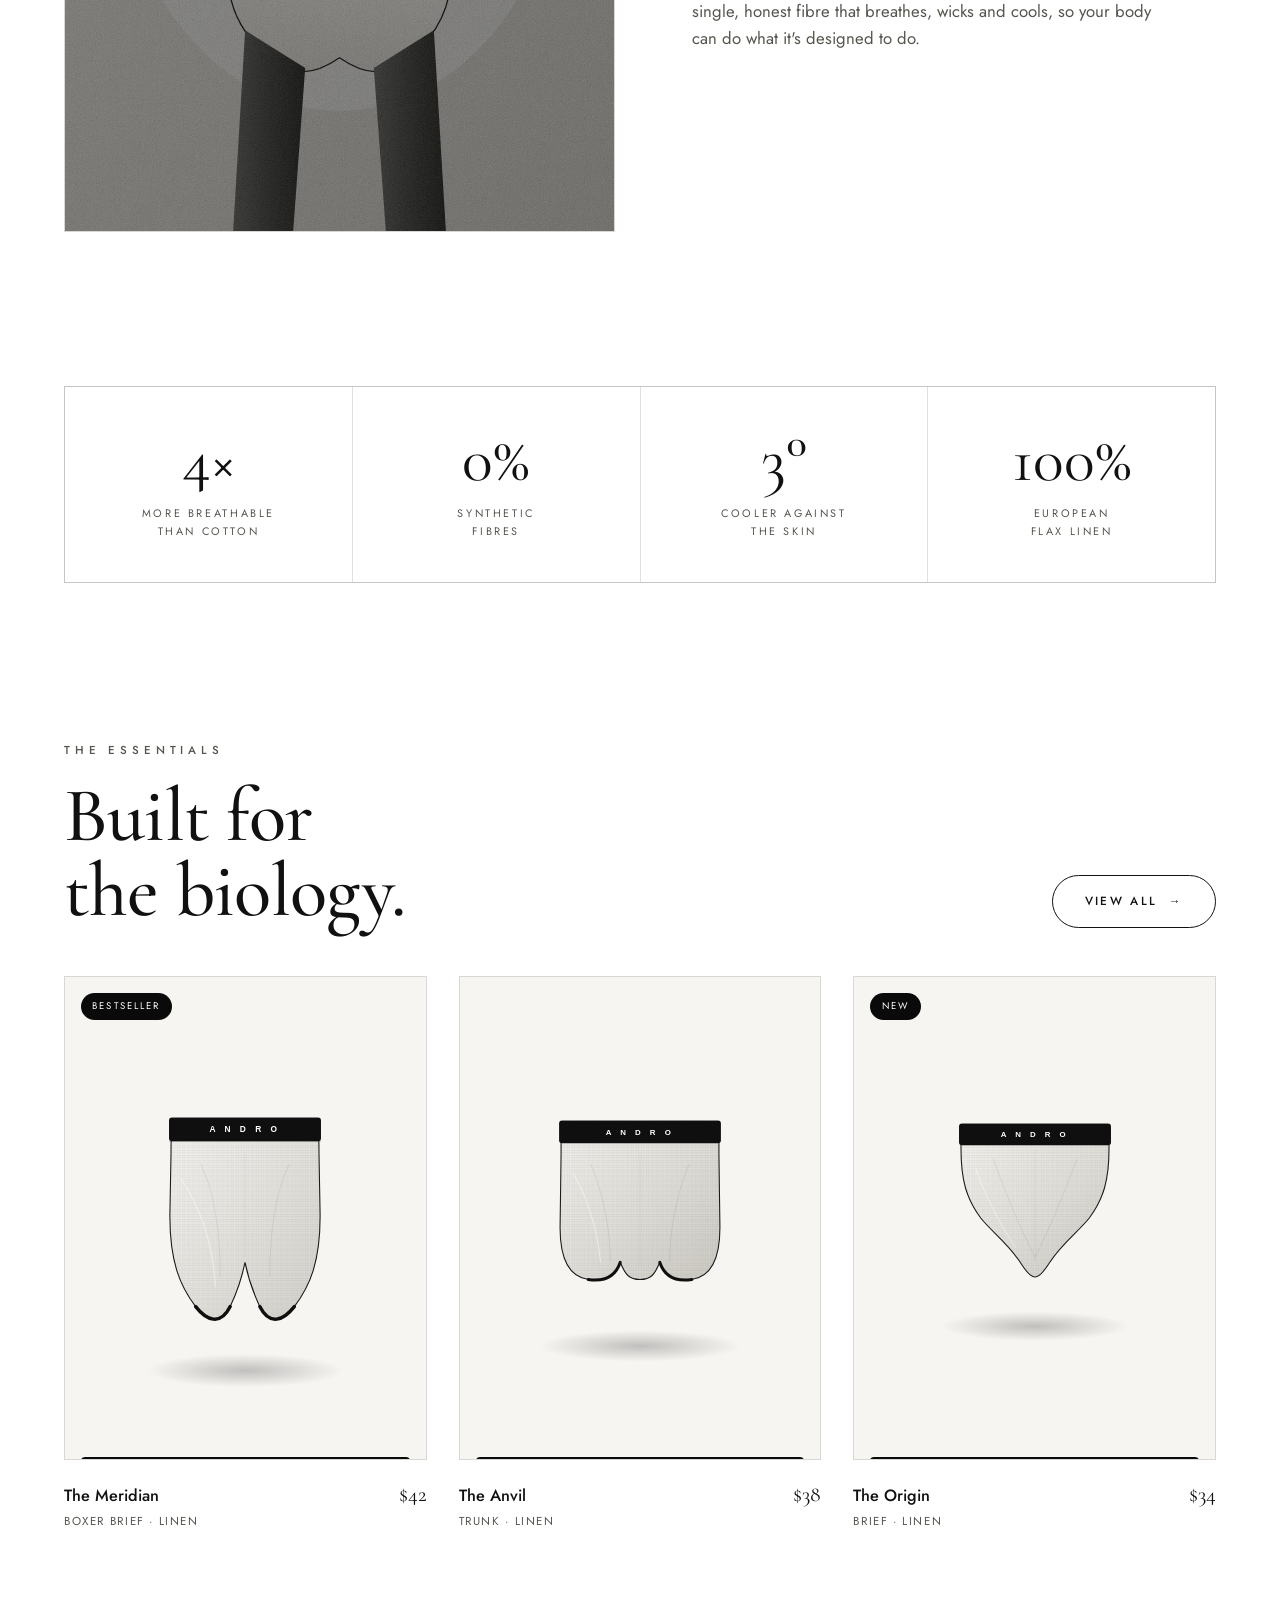
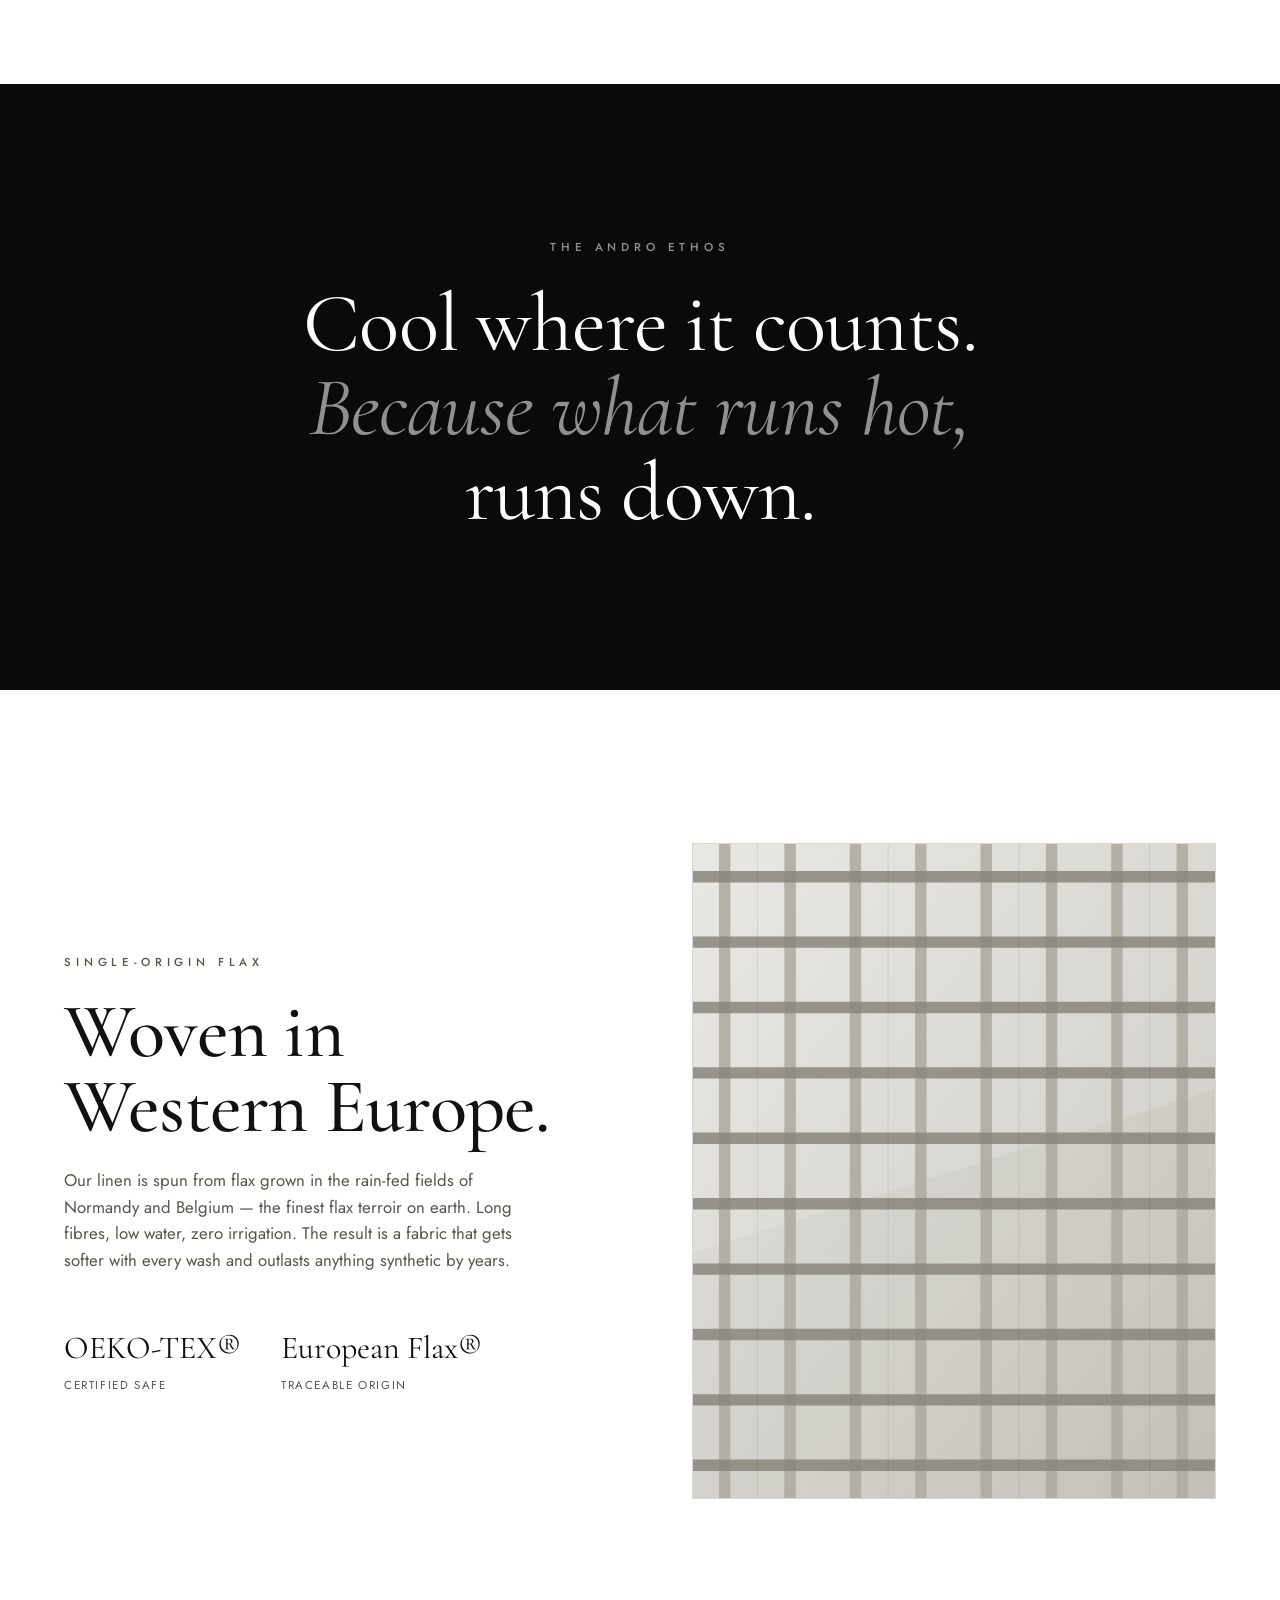
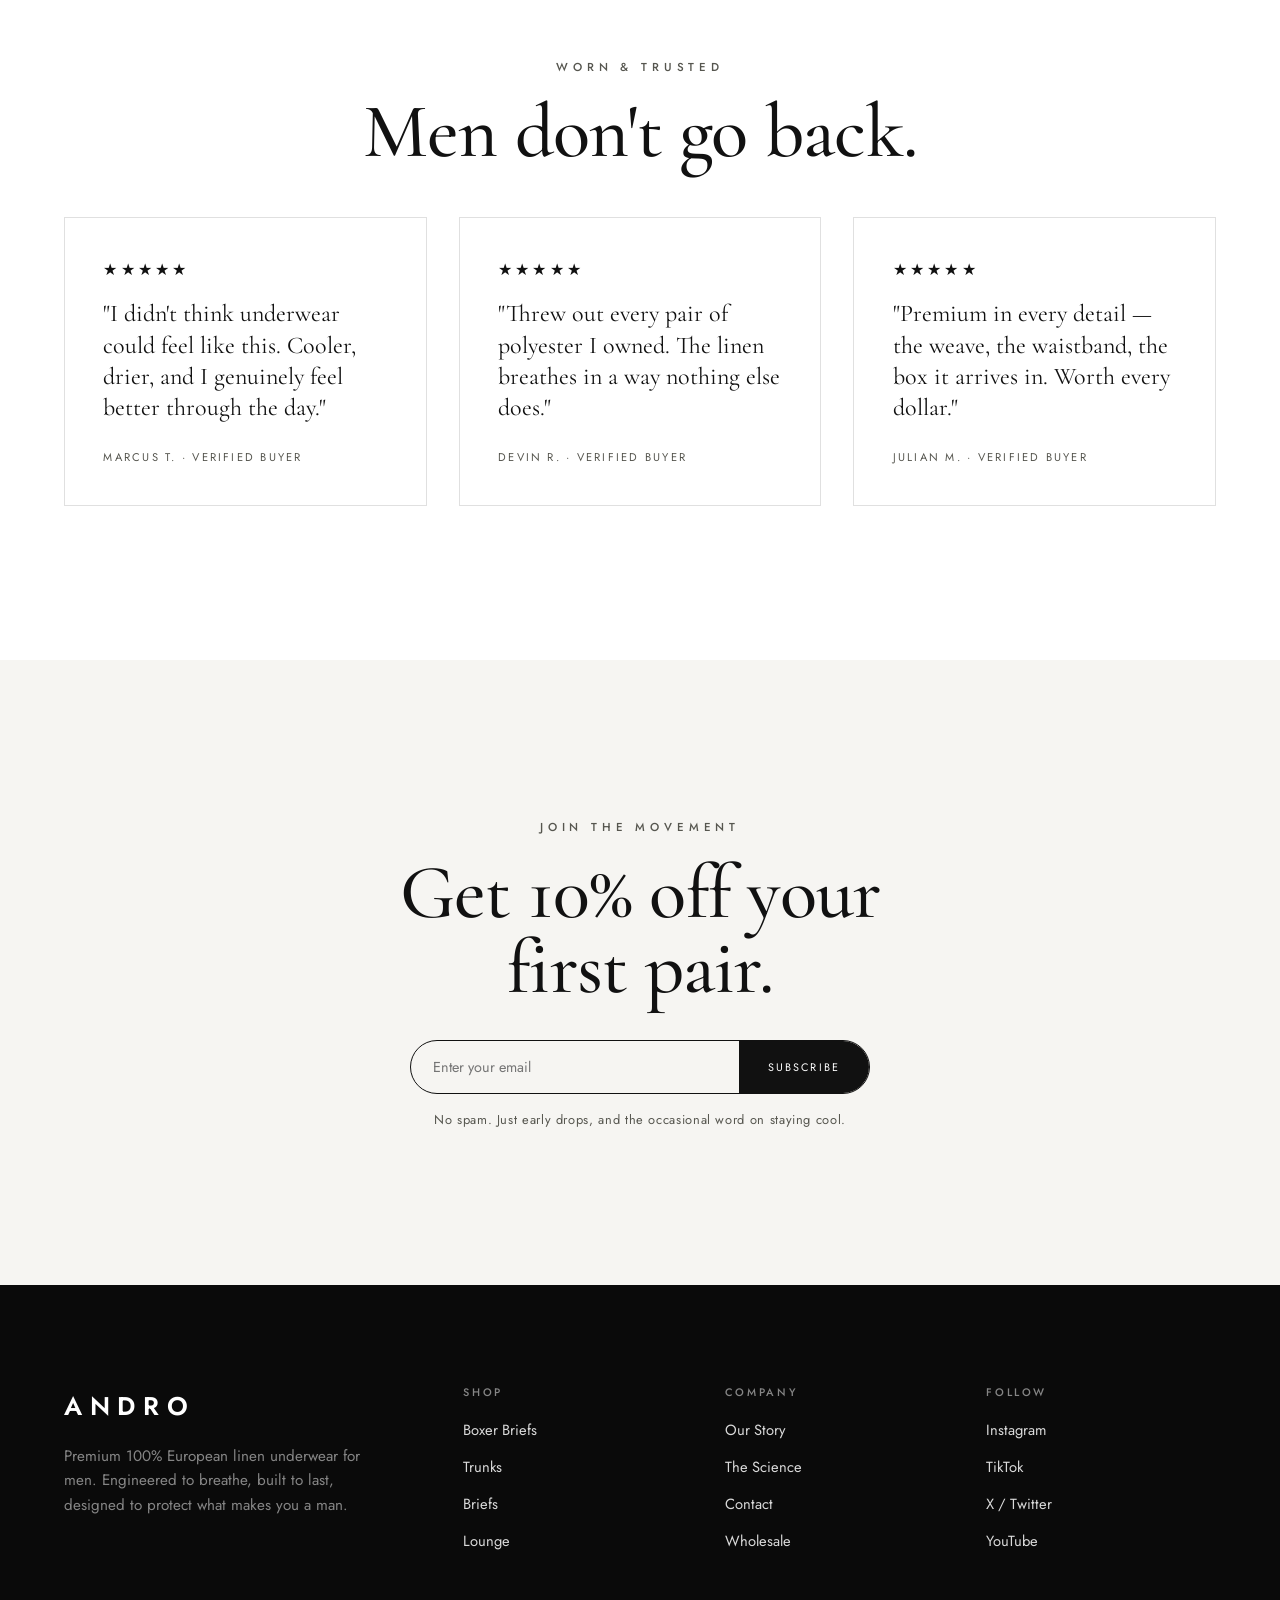
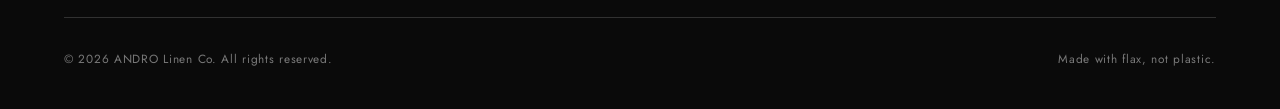
==== commit 88415df9: "Show the intro animation only on first load per session The preloader now plays once per browser ses" ====
--- a/index.html
+++ b/index.html
@@ -9,6 +9,7 @@
 <link rel="preconnect" href="https://fonts.googleapis.com">
 <link rel="preconnect" href="https://fonts.gstatic.com" crossorigin>
 <link href="https://fonts.googleapis.com/css2?family=Cormorant+Garamond:ital,wght@0,400;0,500;0,600;1,400;1,500&family=Jost:wght@300;400;500;600&display=swap" rel="stylesheet">
+<script>try{if(sessionStorage.getItem('andro_intro'))document.documentElement.classList.add('no-intro')}catch(e){}</script>
 <link rel="stylesheet" href="assets/css/style.css">
 </head>
 <body>
@@ -17,6 +18,7 @@
 <div class="preloader">
   <div class="preloader__brand">ANDRO</div>
   <div class="preloader__bar"><i></i></div>
+  <div class="preloader__count">0<sup>%</sup></div>
 </div>
 
 <!-- Nav -->
--- a/assets/css/style.css
+++ b/assets/css/style.css
@@ -429,15 +429,37 @@
 /* ============================================================
    Preloader
    ============================================================ */
+/* Skips instantly on later pages in the same session — no flash */
+.no-intro .preloader { display: none !important; }
+
 .preloader {
   position: fixed; inset: 0; background: var(--black); z-index: 10000;
   display: flex; align-items: center; justify-content: center; flex-direction: column;
-  transition: opacity .8s var(--ease), visibility .8s;
-}
-.preloader.done { opacity: 0; visibility: hidden; }
-.preloader__brand { color: #fff; font-weight: 600; letter-spacing: 0.5em; font-size: 1.4rem; padding-left: 0.5em; }
-.preloader__bar { width: 180px; height: 1px; background: rgba(255,255,255,0.2); margin-top: 1.6rem; overflow: hidden; }
-.preloader__bar i { display: block; height: 100%; width: 0; background: #fff; animation: load 1.3s var(--ease) forwards; }
+  transition: transform 1s var(--ease-io);
+  overflow: hidden;
+}
+.preloader.done { transform: translateY(-101%); }
+.preloader__brand {
+  color: #fff; font-weight: 600; letter-spacing: 0.5em; font-size: clamp(1.6rem, 5vw, 2.6rem);
+  padding-left: 0.5em; position: relative;
+  opacity: 0; transform: translateY(18px);
+  animation: introBrand 1s var(--ease) .1s forwards;
+}
+.preloader__brand::after {
+  content: ""; position: absolute; left: 0; bottom: -14px; height: 1px; width: 100%;
+  background: linear-gradient(90deg, transparent, #fff, transparent);
+  transform: scaleX(0); transform-origin: left;
+  animation: introSweep 1.2s var(--ease) .35s forwards;
+}
+.preloader__bar { width: min(220px, 46vw); height: 2px; background: rgba(255,255,255,0.16); margin-top: 2.6rem; overflow: hidden; }
+.preloader__bar i { display: block; height: 100%; width: 0; background: #fff; animation: load 1.45s var(--ease) forwards; }
+.preloader__count {
+  position: absolute; bottom: clamp(1.4rem, 4vw, 2.6rem); right: clamp(1.4rem, 5vw, 3.6rem);
+  font-family: var(--font-display); font-size: clamp(2.6rem, 10vw, 7rem); line-height: .8; color: #fff; opacity: .9;
+}
+.preloader__count sup { font-size: .3em; vertical-align: super; opacity: .55; margin-left: .05em; }
+@keyframes introBrand { to { opacity: 1; transform: none; } }
+@keyframes introSweep { to { transform: scaleX(1); } }
 @keyframes load { to { width: 100%; } }
 
 /* Utility */
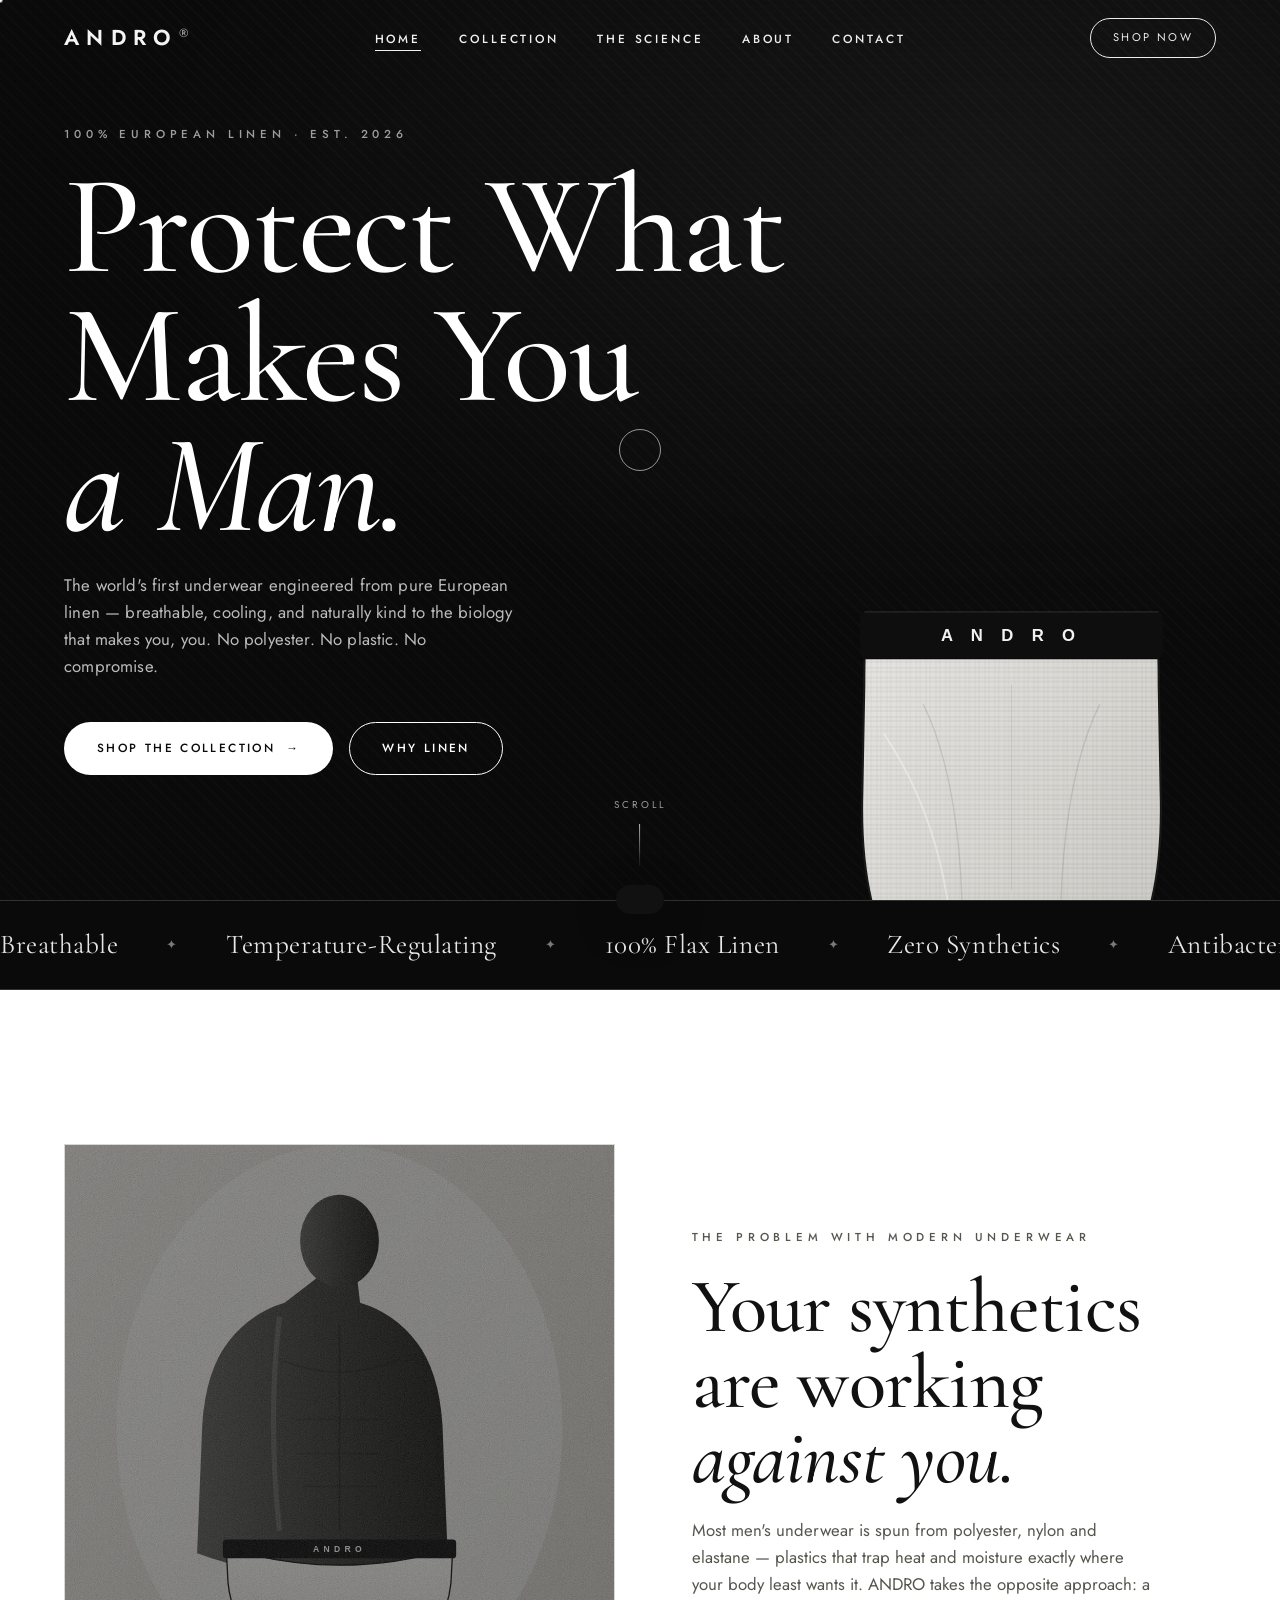
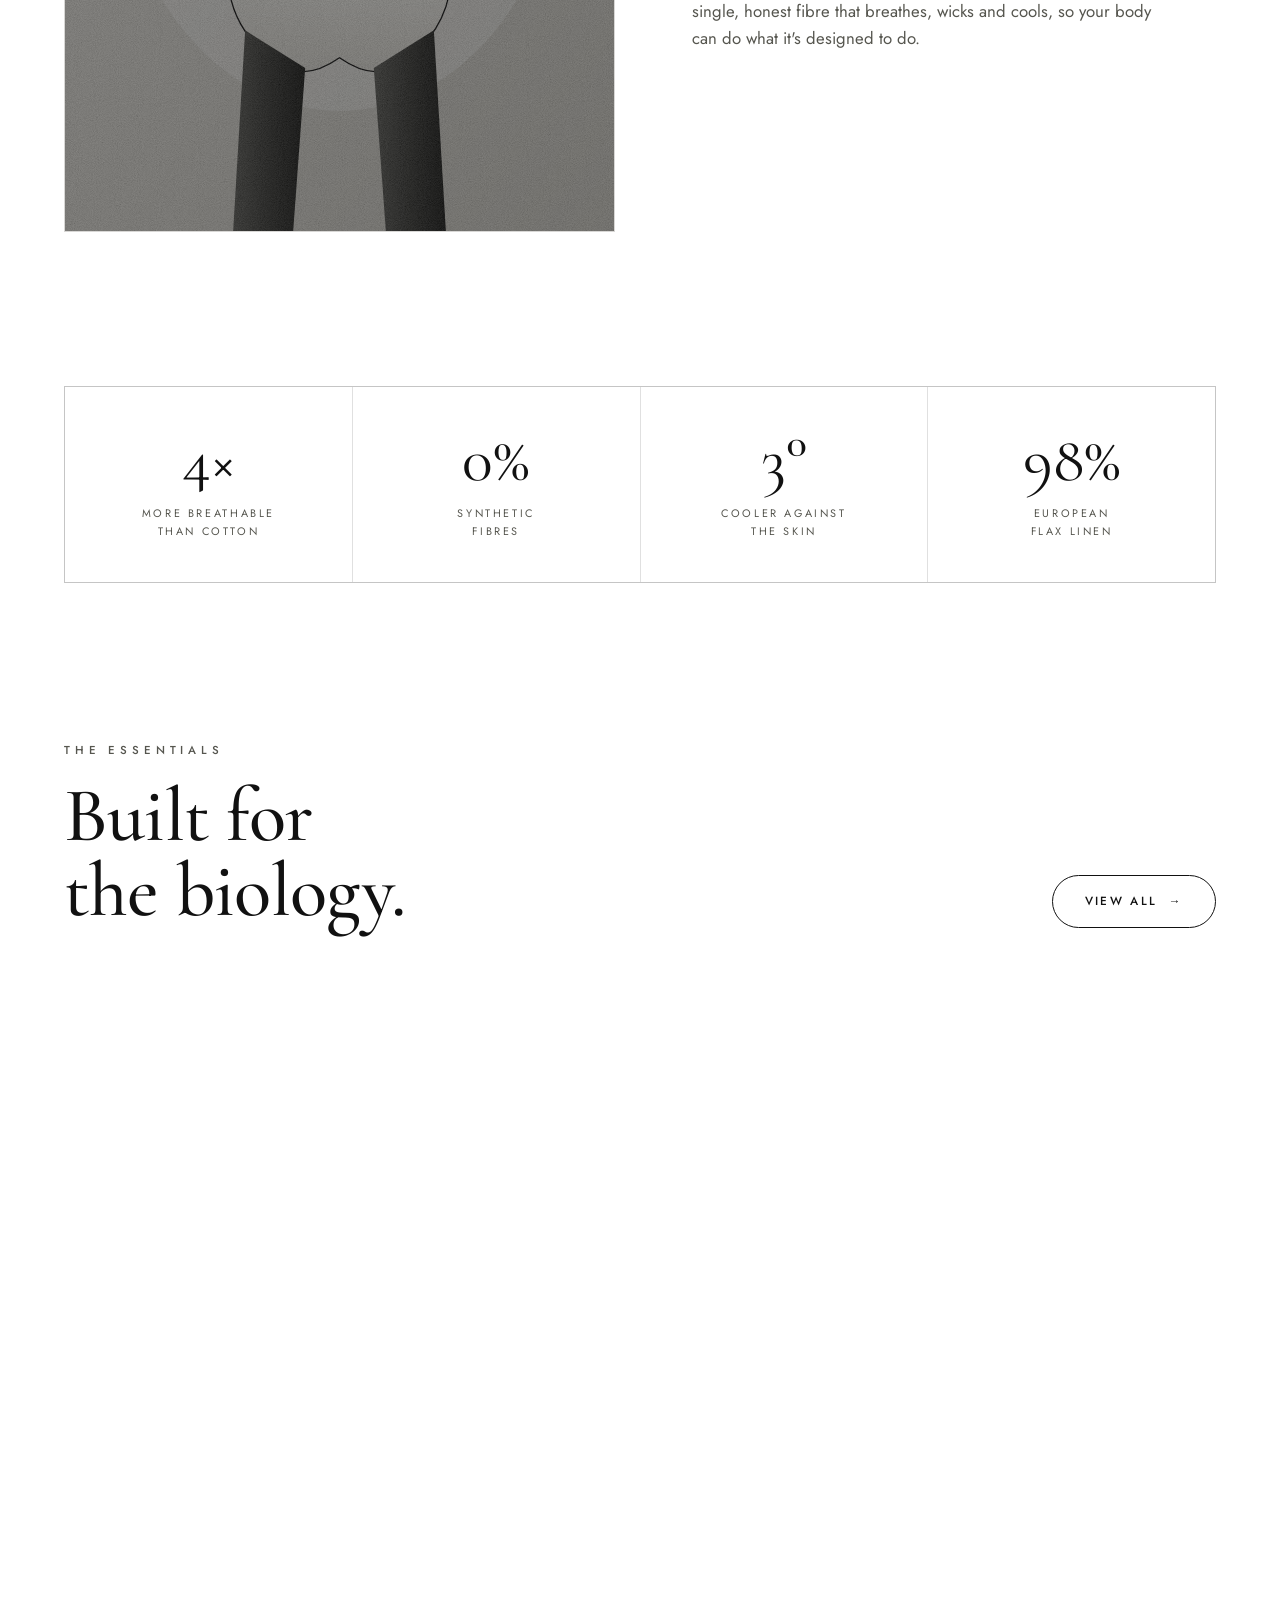
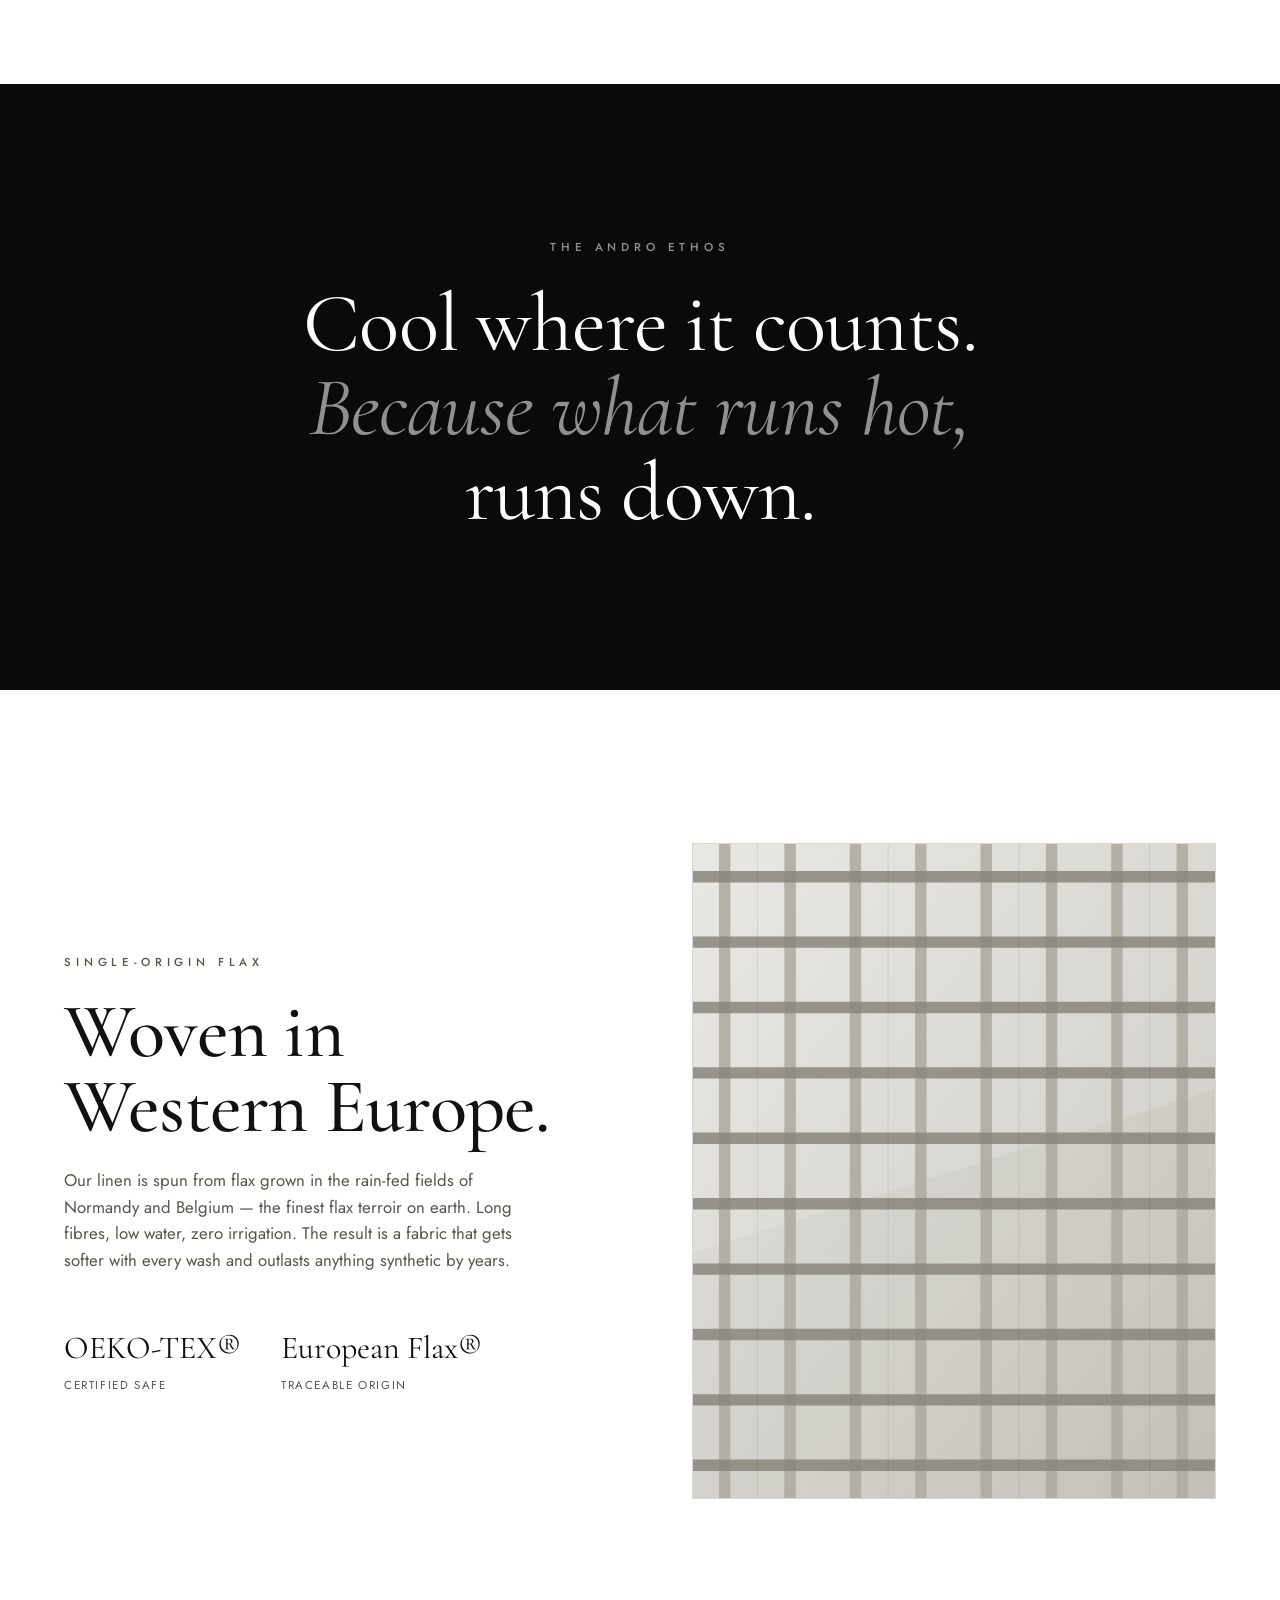
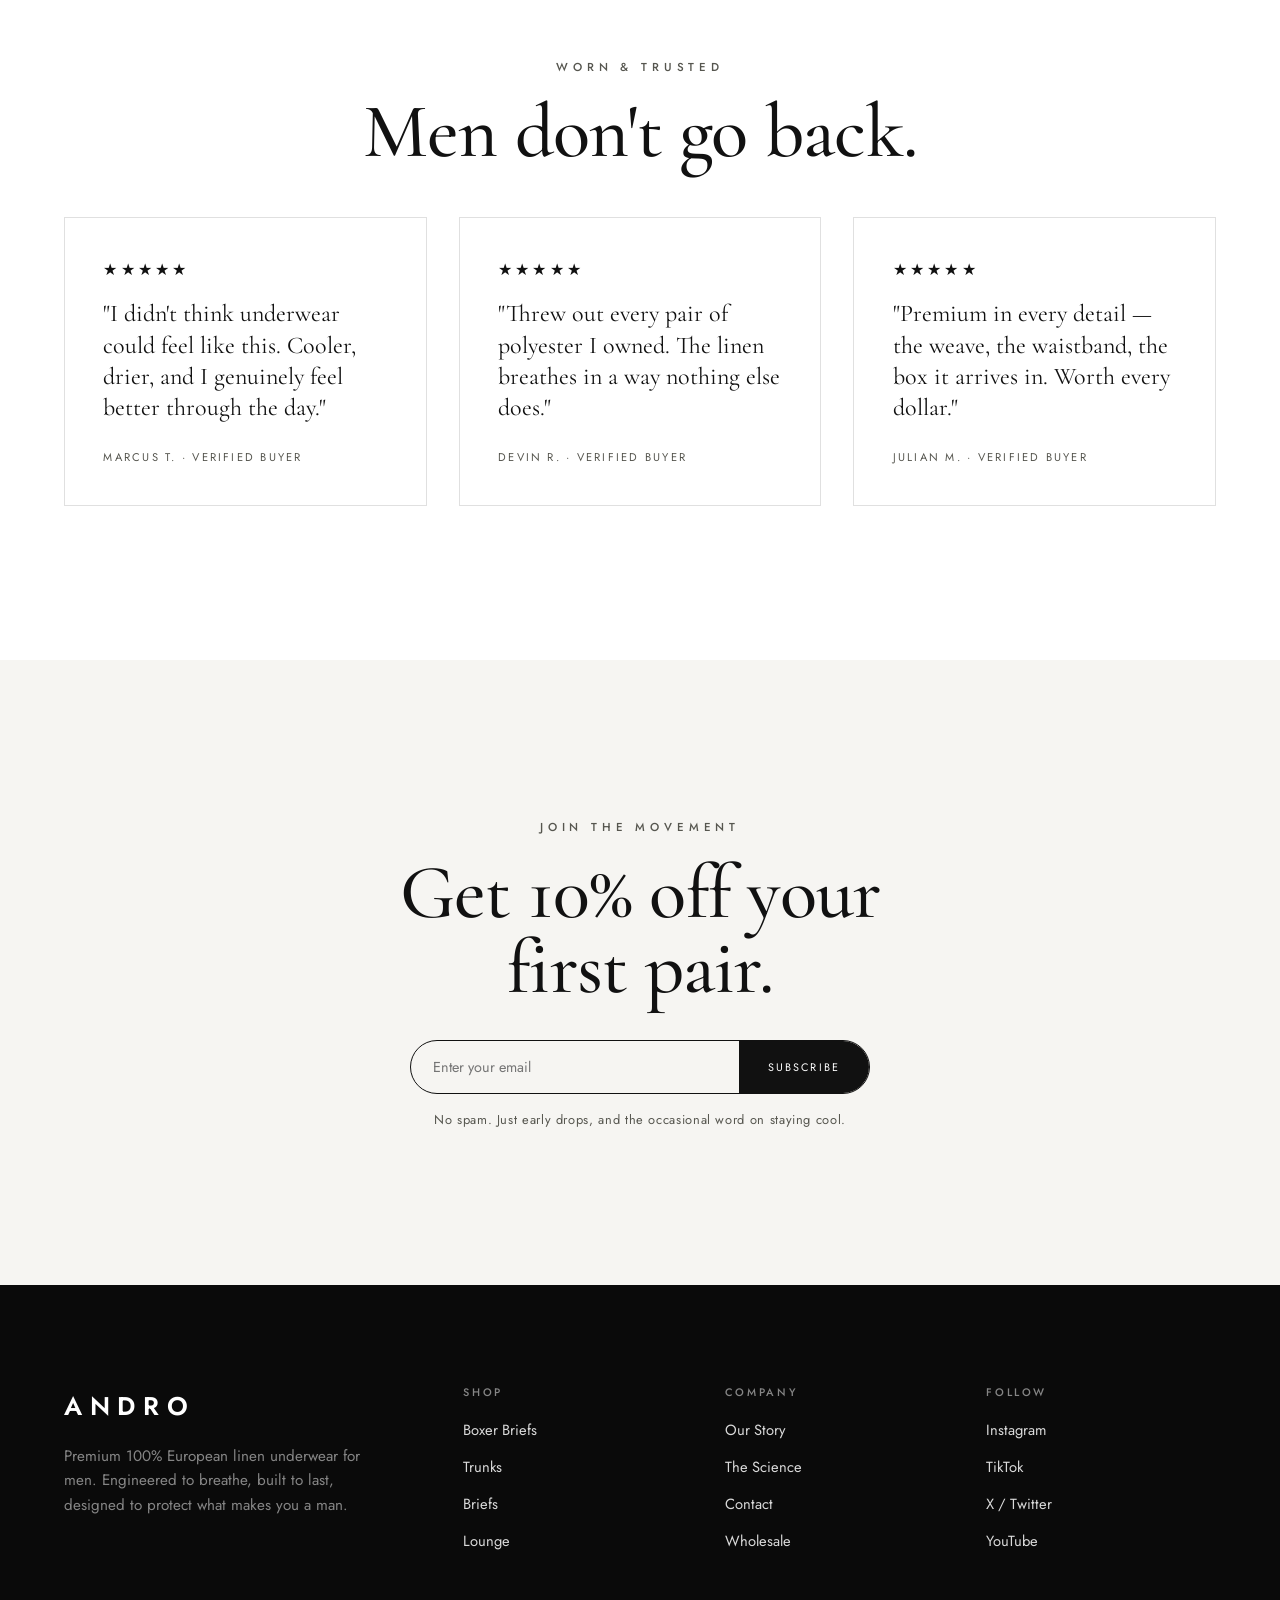
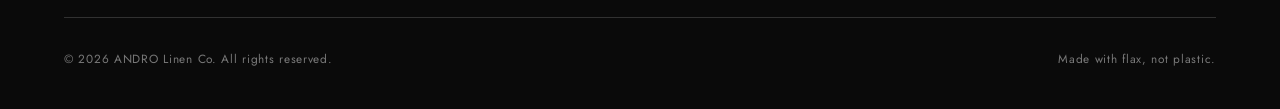
==== commit 058338a6: "Add config-driven storefront with pre-launch waitlist gate Turns the shop into a single-file catalog" ====
--- a/index.html
+++ b/index.html
@@ -117,40 +117,8 @@
       <a href="collection.html" class="btn btn--ghost reveal d2" style="--fg:var(--ink)" data-magnetic><span>View All</span><span class="arrow">→</span></a>
     </div>
 
-    <div class="grid-products">
-      <a href="collection.html" class="product reveal">
-        <div class="product__media">
-          <span class="product__tag">Bestseller</span>
-          <img src="assets/img/boxer-brief.svg" alt="The Meridian Boxer Brief">
-          <div class="product__quick">Quick View +</div>
-        </div>
-        <div class="product__meta">
-          <div><div class="product__name">The Meridian</div><div class="product__fabric">Boxer Brief · Linen</div></div>
-          <div class="product__price">$42</div>
-        </div>
-      </a>
-      <a href="collection.html" class="product reveal d1">
-        <div class="product__media">
-          <img src="assets/img/trunk.svg" alt="The Anvil Trunk">
-          <div class="product__quick">Quick View +</div>
-        </div>
-        <div class="product__meta">
-          <div><div class="product__name">The Anvil</div><div class="product__fabric">Trunk · Linen</div></div>
-          <div class="product__price">$38</div>
-        </div>
-      </a>
-      <a href="collection.html" class="product reveal d2">
-        <div class="product__media">
-          <span class="product__tag">New</span>
-          <img src="assets/img/brief.svg" alt="The Origin Brief">
-          <div class="product__quick">Quick View +</div>
-        </div>
-        <div class="product__meta">
-          <div><div class="product__name">The Origin</div><div class="product__fabric">Brief · Linen</div></div>
-          <div class="product__price">$34</div>
-        </div>
-      </a>
-    </div>
+    <!-- Rendered from assets/js/products.js -->
+    <div class="grid-products" id="featured-grid"></div>
   </div>
 </section>
 
@@ -266,5 +234,7 @@
 </footer>
 
 <script src="assets/js/main.js"></script>
+<script src="assets/js/products.js"></script>
+<script src="assets/js/store.js"></script>
 </body>
 </html>
--- a/assets/css/style.css
+++ b/assets/css/style.css
@@ -35,7 +35,7 @@
   color: var(--ink);
   background: var(--white);
   line-height: 1.6;
-  overflow-x: hidden;
+  overflow-x: clip; /* contains stray width without breaking position: sticky */
   cursor: none;
 }
 
@@ -163,7 +163,12 @@
 @media (max-width: 860px) {
   .nav__links, .nav__cta { display: none; }
   .burger { display: flex; }
-}
+  .hero__scroll { display: none; } /* avoid overlap with hero buttons on short screens */
+}
+/* Burger → X */
+.burger.open span:nth-child(1) { transform: translateY(6.5px) rotate(45deg); }
+.burger.open span:nth-child(2) { opacity: 0; }
+.burger.open span:nth-child(3) { transform: translateY(-6.5px) rotate(-45deg); }
 
 /* ============================================================
    Hero
@@ -324,6 +329,11 @@
 .compare__row .col-us { background: var(--paper); font-weight: 500; }
 .mark-yes::before { content: "＋"; font-weight: 700; }
 .mark-no::before { content: "－"; opacity: 0.4; }
+@media (max-width: 560px) {
+  .compare__row { grid-template-columns: 1.25fr 1fr 1fr; }
+  .compare__row > div { padding: 0.85rem 0.6rem; font-size: 0.8rem; gap: 0.35rem; }
+  .compare__head > div { font-size: 0.58rem; letter-spacing: 0.1em; }
+}
 
 /* ============================================================
    Big statement
@@ -471,3 +481,103 @@
   .reveal{ opacity:1; transform:none; }
   .line-reveal > span, .hero h1 .line > span { transform:none; }
 }
+
+/* ============================================================
+   STOREFRONT (gate, cart, modals, quick-add, toast)
+   ============================================================ */
+
+/* Filter chips */
+.chip {
+  border: 1px solid var(--line); background: none; color: inherit;
+  padding: .5rem 1.1rem; border-radius: 100px;
+  font-size: .68rem; letter-spacing: .18em; text-transform: uppercase;
+  transition: background .3s, color .3s, border-color .3s;
+}
+.chip--on { background: var(--ink); color: #fff; border-color: var(--ink); }
+
+/* Product action button (Add to Cart / Notify Me) */
+.product__link { display: flex; width: 100%; height: 100%; align-items: center; justify-content: center; }
+.product__action {
+  position: absolute; left: 1rem; right: 1rem; bottom: 1rem; z-index: 2;
+  background: var(--black); color: #fff; border: 0; border-radius: 4px;
+  padding: .9rem; font-size: .68rem; letter-spacing: .22em; text-transform: uppercase;
+  transform: translateY(130%); transition: transform .5s var(--ease);
+}
+.product:hover .product__action { transform: translateY(0); }
+@media (hover: none), (pointer: coarse) { .product__action { transform: none; } }
+
+/* Pre-launch gate */
+.gate {
+  border: 1px solid var(--line); background: var(--black); color: #fff;
+  padding: clamp(2.5rem, 7vw, 5rem) clamp(1.5rem, 5vw, 4rem);
+  text-align: center; position: relative; overflow: hidden; margin-bottom: 3.5rem;
+}
+.gate .eyebrow { color: rgba(255,255,255,.6); }
+.gate__title { font-family: var(--font-display); font-size: clamp(2rem, 5vw, 3.6rem); line-height: 1.02; margin: 1rem auto .8rem; max-width: 18ch; }
+.gate__sub { color: rgba(255,255,255,.65); max-width: 52ch; margin: 0 auto; }
+.gate__form { display: flex; gap: .6rem; max-width: 480px; margin: 2rem auto 0; flex-wrap: wrap; justify-content: center; }
+.gate__form input { flex: 1; min-width: 220px; border: 1px solid rgba(255,255,255,.4); background: transparent; color: #fff; padding: 1rem 1.3rem; font-family: inherit; font-size: .95rem; outline: none; }
+.gate__form input::placeholder { color: rgba(255,255,255,.5); }
+.gate__form button { background: #fff; color: var(--ink); border: 0; padding: 0 1.8rem; font-size: .7rem; letter-spacing: .2em; text-transform: uppercase; white-space: nowrap; transition: background .3s; }
+.gate__form button:hover { background: var(--grey-200); }
+.gate__note { color: rgba(255,255,255,.45); font-size: .78rem; margin-top: 1rem; min-height: 1.1em; }
+
+/* Nav cart button */
+.nav__cart { background: none; border: 0; color: inherit; font-size: .74rem; letter-spacing: .22em; text-transform: uppercase; font-weight: 500; display: inline-flex; align-items: center; }
+.nav__cart-count { margin-left: .2rem; opacity: .7; }
+.nav__cart-count::before { content: "("; }
+.nav__cart-count::after { content: ")"; }
+.nav__cart-count:not(.has) { display: none; }
+
+/* Modal (waitlist + quick-add) */
+.modal { position: fixed; inset: 0; z-index: 9500; display: flex; align-items: center; justify-content: center; visibility: hidden; opacity: 0; transition: opacity .4s, visibility .4s; }
+.modal.open { visibility: visible; opacity: 1; }
+.modal__scrim { position: absolute; inset: 0; background: rgba(0,0,0,.55); backdrop-filter: blur(3px); }
+.modal__box { position: relative; background: #fff; width: min(560px, 92vw); max-height: 90vh; overflow: auto; padding: clamp(1.6rem, 4vw, 2.8rem); transform: translateY(20px) scale(.98); transition: transform .5s var(--ease); }
+.modal.open .modal__box { transform: none; }
+.modal__x { position: absolute; top: .6rem; right: 1rem; background: none; border: 0; font-size: 1.9rem; line-height: 1; color: var(--ink); }
+.modal__title { font-family: var(--font-display); font-size: 2rem; margin: .4rem 0 .6rem; }
+.modal__sub { color: var(--grey-600); }
+.modal__form { display: flex; gap: .6rem; margin-top: 1.4rem; flex-wrap: wrap; }
+.modal__form input { flex: 1; min-width: 200px; border: 1px solid var(--ink); padding: .9rem 1.1rem; font-family: inherit; font-size: .95rem; outline: none; }
+.modal__note { margin-top: .9rem; font-size: .82rem; color: var(--grey-600); min-height: 1.2em; }
+
+/* Quick-add */
+.qa { display: grid; grid-template-columns: 1fr 1.2fr; gap: 1.6rem; }
+@media (max-width: 560px) { .qa { grid-template-columns: 1fr; } }
+.qa__media { background: var(--paper); border: 1px solid var(--line); display: flex; align-items: center; justify-content: center; padding: 1rem; aspect-ratio: 3/4; }
+.qa__media img { width: 80%; }
+.qa__name { font-family: var(--font-display); font-size: 2rem; margin: .2rem 0; }
+.qa__price { font-family: var(--font-display); font-size: 1.5rem; margin-bottom: .8rem; }
+.qa__desc { color: var(--grey-600); font-size: .92rem; }
+.qa__label { font-size: .66rem; letter-spacing: .2em; text-transform: uppercase; color: var(--grey-600); margin: 1.2rem 0 .6rem; }
+.qa__sizes { display: flex; gap: .5rem; flex-wrap: wrap; margin-bottom: 1.4rem; }
+.qa__size { min-width: 48px; padding: .6rem .5rem; border: 1px solid var(--line); background: #fff; font-size: .8rem; transition: background .25s, color .25s; }
+.qa__size.on { background: var(--ink); color: #fff; border-color: var(--ink); }
+
+/* Cart drawer */
+.cart { position: fixed; inset: 0; z-index: 9600; visibility: hidden; transition: visibility .5s; }
+.cart.open { visibility: visible; }
+.cart__scrim { position: absolute; inset: 0; background: rgba(0,0,0,.5); opacity: 0; transition: opacity .5s; }
+.cart.open .cart__scrim { opacity: 1; }
+.cart__panel { position: absolute; top: 0; right: 0; height: 100%; width: min(420px, 92vw); background: #fff; display: flex; flex-direction: column; transform: translateX(100%); transition: transform .55s var(--ease); }
+.cart.open .cart__panel { transform: none; }
+.cart__head { display: flex; justify-content: space-between; align-items: center; padding: 1.4rem 1.6rem; border-bottom: 1px solid var(--line); font-size: .72rem; letter-spacing: .24em; text-transform: uppercase; }
+.cart__head .modal__x { position: static; font-size: 1.6rem; }
+.cart__items { flex: 1; overflow: auto; padding: .6rem 1.6rem; }
+.cart__empty { color: var(--grey-600); padding: 2.5rem 0; text-align: center; }
+.cart__foot { border-top: 1px solid var(--line); padding: 1.4rem 1.6rem; }
+.cart__ship { font-size: .78rem; color: var(--grey-600); margin-bottom: .8rem; }
+.cart__sub { display: flex; justify-content: space-between; font-size: 1.05rem; margin-bottom: 1rem; }
+.citem { display: grid; grid-template-columns: 64px 1fr; gap: 1rem; padding: 1rem 0; border-bottom: 1px solid var(--line); }
+.citem__img { background: var(--paper); border: 1px solid var(--line); display: flex; align-items: center; justify-content: center; aspect-ratio: 3/4; }
+.citem__img img { width: 78%; }
+.citem__top { display: flex; justify-content: space-between; gap: .5rem; font-size: .92rem; font-weight: 500; }
+.citem__fab { font-size: .72rem; color: var(--grey-600); margin: .2rem 0 .6rem; }
+.citem__qty { display: flex; align-items: center; gap: .5rem; }
+.citem__qty button { width: 26px; height: 26px; border: 1px solid var(--line); background: #fff; font-size: .9rem; line-height: 1; }
+.citem__rm { width: auto; border: 0; background: none; color: var(--grey-600); text-decoration: underline; margin-left: auto; font-size: .72rem; }
+
+/* Toast */
+.toast { position: fixed; left: 50%; bottom: 2rem; transform: translate(-50%, 160%); background: var(--ink); color: #fff; padding: .9rem 1.5rem; border-radius: 100px; font-size: .78rem; letter-spacing: .05em; z-index: 9700; transition: transform .5s var(--ease); box-shadow: 0 12px 44px rgba(0,0,0,.32); pointer-events: none; }
+.toast.show { transform: translate(-50%, 0); }
